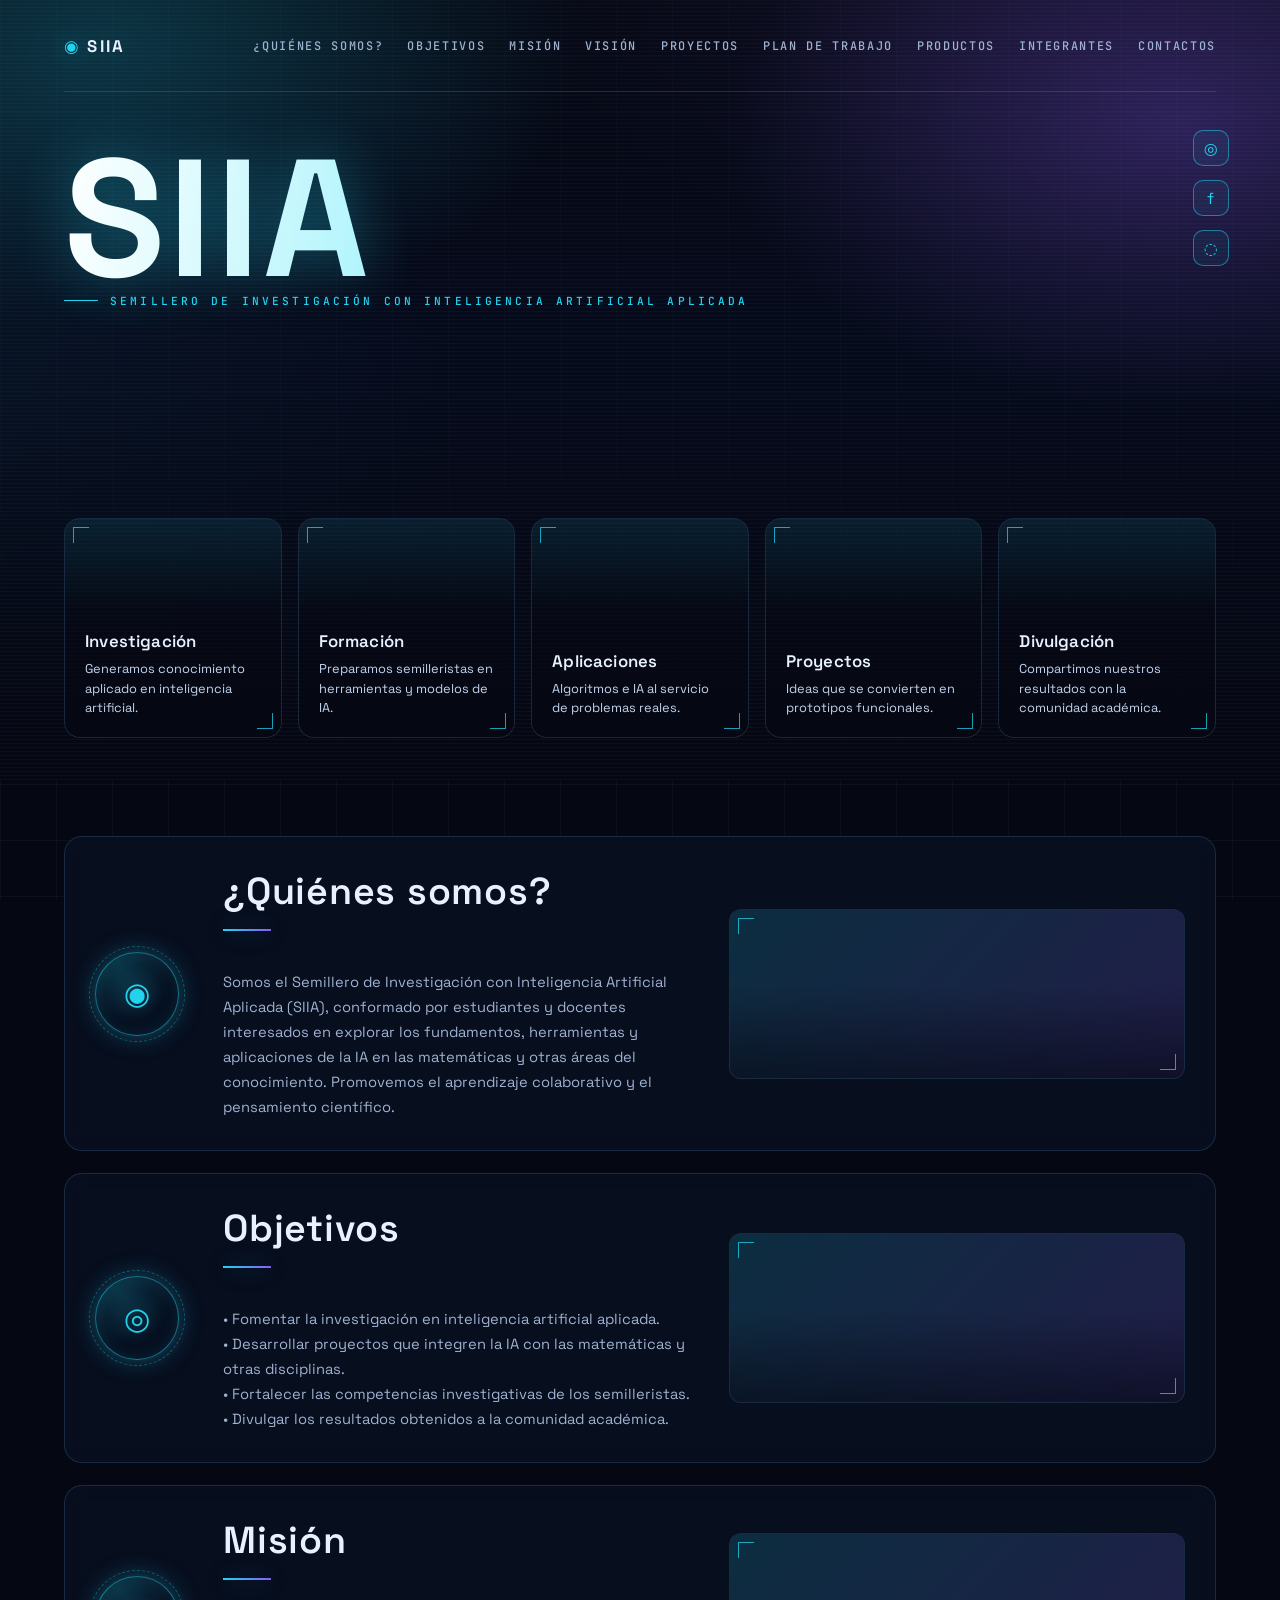
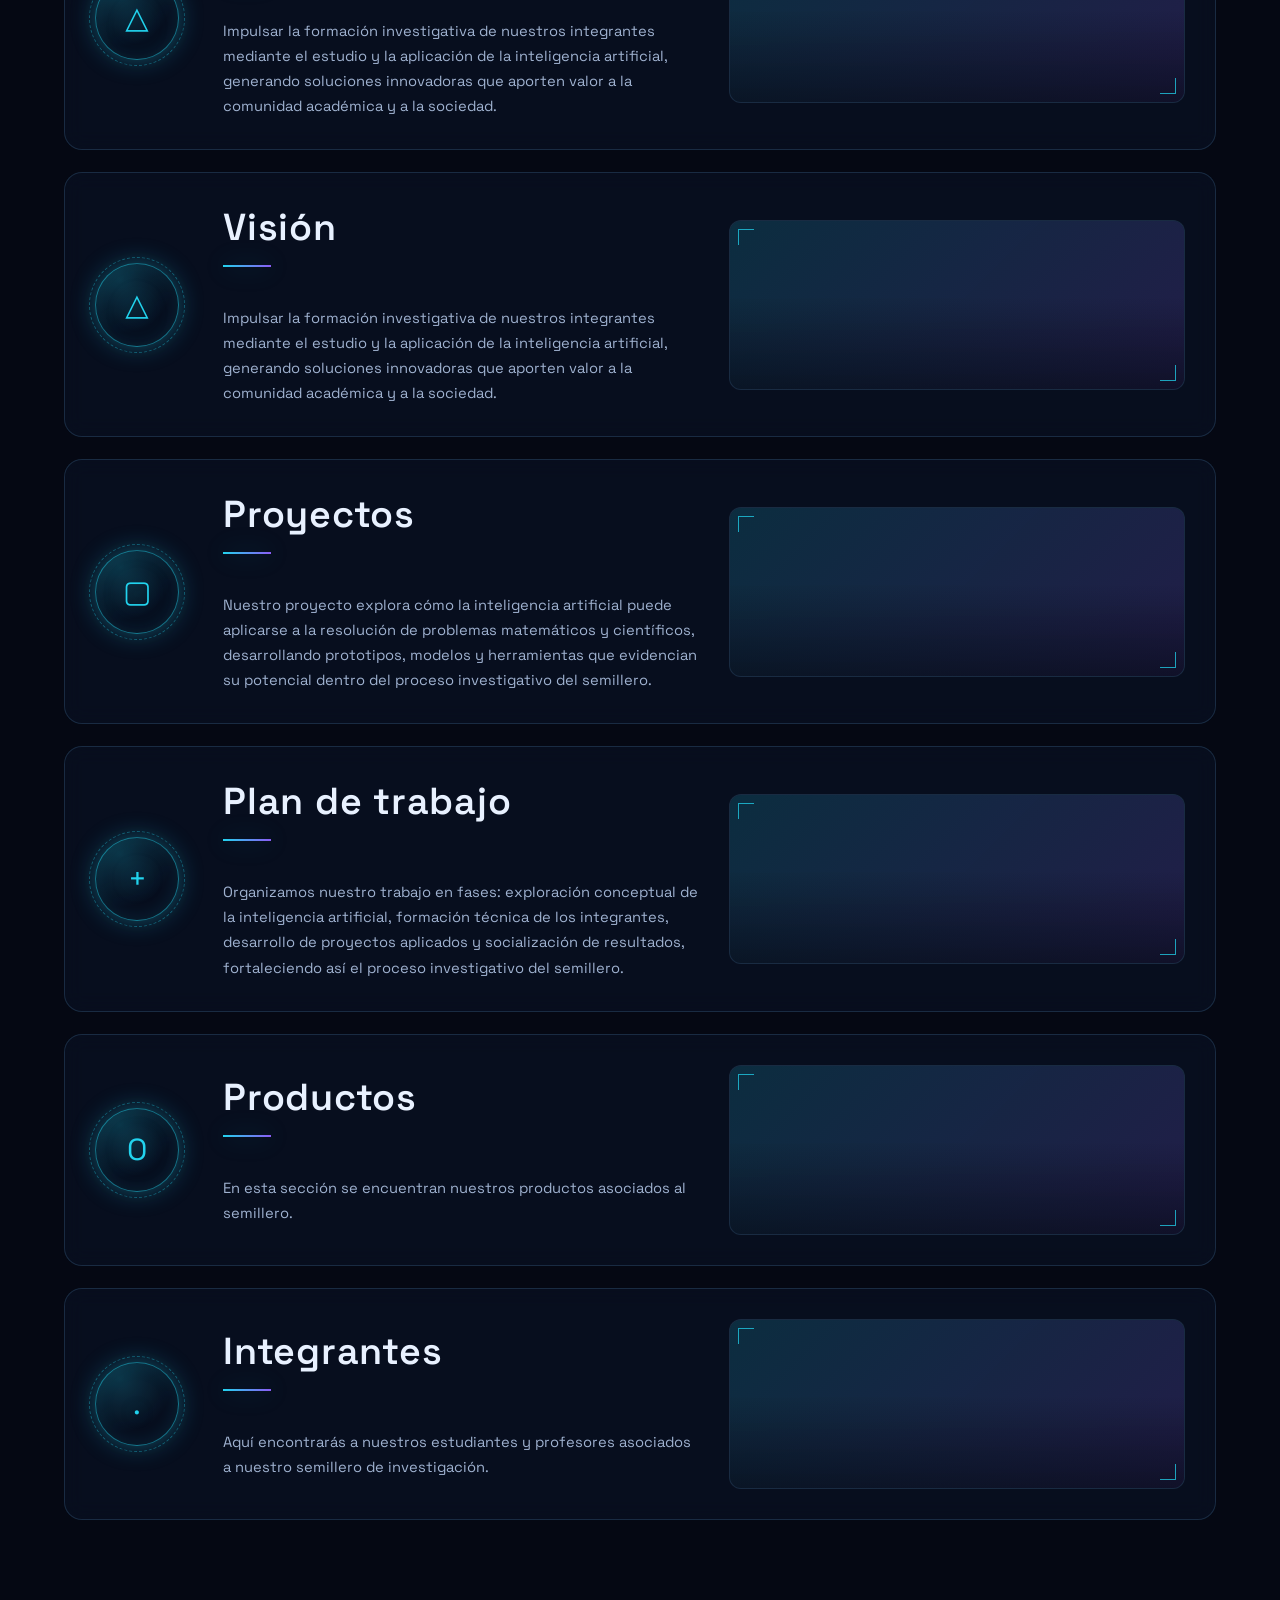
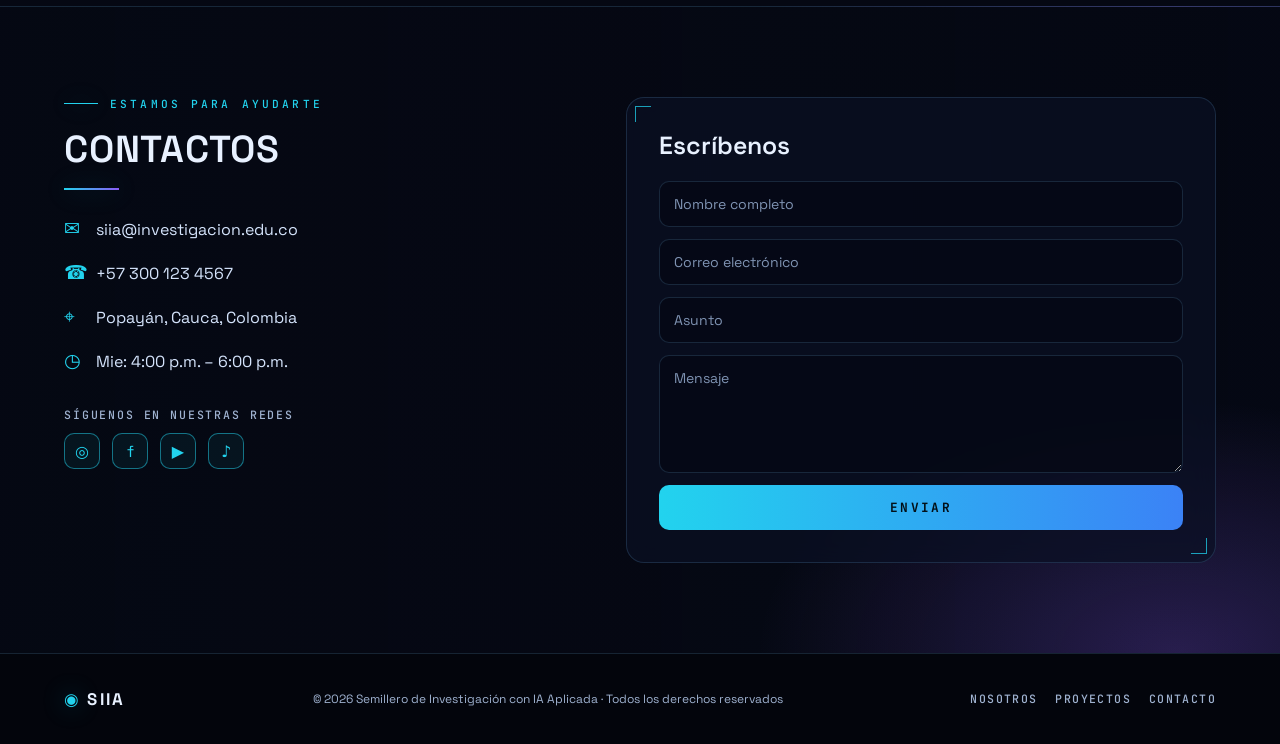
==== index.html @ 05bcade9 "Update index.html #78" ====
<!DOCTYPE html>
<html lang="es">
<head>
  <meta charset="UTF-8">
  <meta name="viewport" content="width=device-width, initial-scale=1.0">
  <title>Semillero de investigación con inteligencia artificial aplicada</title>

  <link rel="preconnect" href="https://fonts.googleapis.com">
  <link rel="preconnect" href="https://fonts.gstatic.com" crossorigin>
  <link href="https://fonts.googleapis.com/css2?family=JetBrains+Mono:wght@400;500;600;700&family=Space+Grotesk:wght@400;500;600;700&display=swap" rel="stylesheet">

  <link rel="stylesheet" href="style.css">
</head>

<body>

<header class="hero" id="inicio">
  <nav class="nav container">
    <a class="brand" href="#inicio">◉ <span>SIIA</span></a>
    <div class="nav-links">
      <a href="#quienes-somos">¿Quiénes somos?</a>
      <a href="#objetivos">Objetivos</a>
      <a href="#mision">Misión</a>
       <a href="#vision">Visión</a>
      <a href="#proyectos">Proyectos</a>
      <a href="#plan-de-trabajo">Plan de trabajo</a>
      <a href="#Productos">Productos</a>  
      <a href="#Integrantes">Integrantes</a>
      <a href="#contactos">Contactos</a>
    </div>
  </nav>

  <div class="hero-content container">
    <h1>SIIA</h1>
    <p class="eyebrow">SEMILLERO DE INVESTIGACIÓN CON INTELIGENCIA ARTIFICIAL APLICADA</p>
  </div>

  <div class="socials">
    <a href="#contactos">◎</a>
    <a href="#contactos">f</a>
    <a href="#contactos">◌</a>
  </div>

  <div class="destination-grid container">

    <article class="destination-card" data-card="investigacion" tabindex="0" role="button" aria-haspopup="dialog" style="background-image:url('https://images.unsplash.com/photo-1677442135703-1787eea5ce01?auto=format&fit=crop&w=700&q=85')">
      <div>
        <h3>Investigación</h3>
        <p>Generamos conocimiento aplicado en inteligencia artificial.</p>
      </div>
    </article>

    <article class="destination-card" data-card="formacion" tabindex="0" role="button" aria-haspopup="dialog" style="background-image:url('https://images.unsplash.com/photo-1758270705290-62b6294dd044?auto=format&fit=crop&w=700&q=85')">
      <div>
        <h3>Formación</h3>
        <p>Preparamos semilleristas en herramientas y modelos de IA.</p>
      </div>
    </article>

    <article class="destination-card" data-card="aplicaciones" tabindex="0" role="button" aria-haspopup="dialog" style="background-image:url('https://images.unsplash.com/photo-1697577418970-95d99b5a55cf?auto=format&fit=crop&w=700&q=85')">
      <div>
        <h3>Aplicaciones</h3>
        <p>Algoritmos e IA al servicio de problemas reales.</p>
      </div>
    </article>

    <article class="destination-card" data-card="proyectos" tabindex="0" role="button" aria-haspopup="dialog" style="background-image:url('https://images.unsplash.com/photo-1709120395858-92f1c7c577f5?auto=format&fit=crop&w=700&q=85')">
      <div>
        <h3>Proyectos</h3>
        <p>Ideas que se convierten en prototipos funcionales.</p>
      </div>
    </article>

    <article class="destination-card" data-card="divulgacion" tabindex="0" role="button" aria-haspopup="dialog" style="background-image:url('https://images.unsplash.com/photo-1694903089438-bf28d4697d9a?auto=format&fit=crop&w=700&q=85')">
      <div>
        <h3>Divulgación</h3>
        <p>Compartimos nuestros resultados con la comunidad académica.</p>
      </div>
    </article>

  </div>
</header>

<main class="main">
  <div class="container">

    <section class="info-section" id="quienes-somos">
      <div class="info-icon">◉</div>
      <div class="info-copy">
        <a class="section-link" href="Quiénes somos.html"><h2>¿Quiénes somos?</h2></a>
        <p>
Somos el Semillero de Investigación con Inteligencia Artificial Aplicada (SIIA), conformado por estudiantes y docentes interesados en explorar los fundamentos, herramientas y aplicaciones de la IA en las matemáticas y otras áreas del conocimiento. Promovemos el aprendizaje colaborativo y el pensamiento científico.
        </p>
      </div>
      <div class="info-image" style="background-image:url('https://images.unsplash.com/photo-1677442135136-760c813028c0?auto=format&fit=crop&w=1200&q=85')"></div>
    </section>

    <section class="info-section" id="objetivos">
      <div class="info-icon">◎</div>
      <div class="info-copy">
        <a class="section-link" href="Objetivos.html"><h2>Objetivos</h2></a>
        <p>
• Fomentar la investigación en inteligencia artificial aplicada.
• Desarrollar proyectos que integren la IA con las matemáticas y otras disciplinas.
• Fortalecer las competencias investigativas de los semilleristas.
• Divulgar los resultados obtenidos a la comunidad académica.
        </p>
      </div>
      <div class="info-image" style="background-image:url('https://images.unsplash.com/photo-1744640326166-433469d102f2?auto=format&fit=crop&w=1200&q=85')"></div>
    </section>

    <section class="info-section" id="mision">
      <div class="info-icon">△</div>
      <div class="info-copy">
        <a class="section-link" href="Misión.html"><h2>Misión</h2></a>
        <p>
Impulsar la formación investigativa de nuestros integrantes mediante el estudio y la aplicación de la inteligencia artificial, generando soluciones innovadoras que aporten valor a la comunidad académica y a la sociedad.
        </p>
      </div>
      <div class="info-image" style="background-image:url('https://images.unsplash.com/photo-1737644467636-6b0053476bb2?auto=format&fit=crop&w=1200&q=85')"></div>
    </section>

    <section class="info-section" id="vision">
      <div class="info-icon">△</div>
      <div class="info-copy">
        <a class="section-link" href="Visión.html"><h2>Visión</h2></a>
        <p>
Impulsar la formación investigativa de nuestros integrantes mediante el estudio y la aplicación de la inteligencia artificial, generando soluciones innovadoras que aporten valor a la comunidad académica y a la sociedad.
        </p>
      </div>
      <div class="info-image" style="background-image:url('https://images.unsplash.com/photo-1737644467636-6b0053476bb2?auto=format&fit=crop&w=1200&q=85')"></div>
    </section>

    <section class="info-section" id="proyectos">
      <div class="info-icon">▢</div>
      <div class="info-copy">
        <a class="section-link" href="Proyectos.html"><h2>Proyectos</h2></a>
        <p>
Nuestro proyecto explora cómo la inteligencia artificial puede aplicarse a la resolución de problemas matemáticos y científicos, desarrollando prototipos, modelos y herramientas que evidencian su potencial dentro del proceso investigativo del semillero.
        </p>
      </div>
      <div class="info-image" style="background-image:url('https://images.unsplash.com/photo-1646583288948-24548aedffd8?auto=format&fit=crop&w=1200&q=85')"></div>
    </section>

    <section class="info-section" id="plan-de-trabajo">
      <div class="info-icon">+</div>
      <div class="info-copy">
        <a class="section-link" href="Plan de trabajo.html"><h2>Plan de trabajo</h2></a>
        <p>
Organizamos nuestro trabajo en fases: exploración conceptual de la inteligencia artificial, formación técnica de los integrantes, desarrollo de proyectos aplicados y socialización de resultados, fortaleciendo así el proceso investigativo del semillero.
        </p>
      </div>
      <div class="info-image" style="background-image:url('https://images.unsplash.com/photo-1677442136019-21780ecad995?auto=format&fit=crop&w=1200&q=85')"></div>
    </section>

     <section class="info-section" id="Productos">
      <div class="info-icon">O</div>
      <div class="info-copy">
        <a class="section-link" href="Productos.html"><h2>Productos</h2></a>
        <p>
En esta sección se encuentran nuestros productos asociados al semillero.
        </p>
      </div>
      <div class="info-image" style="background-image:url('')"></div>
    </section>

     <section class="info-section" id="Integrantes">
      <div class="info-icon">.</div>
      <div class="info-copy">
        <a class="section-link" href="Integrantes.html"><h2>Integrantes</h2></a>
        <p>
Aquí encontrarás a nuestros estudiantes y profesores asociados a nuestro semillero de investigación.
        </p>
      </div>
      <div class="info-image" style="background-image:url('')"></div>
    </section>

  </div>
</main>

<section class="contact-section" id="contactos">
  <div class="container contact-layout">

    <div class="contact-info">
      <p class="eyebrow">ESTAMOS PARA AYUDARTE</p>
      <h2>CONTACTOS</h2>

      <div class="gold-line"></div>

      <ul>
        <li><span>✉</span> siia@investigacion.edu.co</li>
        <li><span>☎</span> +57 300 123 4567</li>
        <li><span>⌖</span> Popayán, Cauca, Colombia</li>
        <li><span>◷</span> Mie: 4:00 p.m. – 6:00 p.m.</li>
      </ul>

      <p class="follow">Síguenos en nuestras redes</p>

      <div class="social-row">
        <a href="#inicio">◎</a>
        <a href="#inicio">f</a>
        <a href="#inicio">▶</a>
        <a href="#inicio">♪</a>
      </div>
    </div>

    <form class="contact-form" id="formulario">
      <h3>Escríbenos</h3>

      <input type="text" placeholder="Nombre completo" required>
      <input type="email" placeholder="Correo electrónico" required>
      <input type="text" placeholder="Asunto" required>
      <textarea placeholder="Mensaje" rows="5" required></textarea>

      <button type="submit">Enviar</button>
    </form>

  </div>
</section>

<footer>
  <div class="container footer-content">
    <div class="brand">◉ <span>SIIA</span></div>

    <p>© 2026 Semillero de Investigación con IA Aplicada · Todos los derechos reservados</p>

    <div class="footer-links">
      <a href="#quienes-somos">Nosotros</a>
      <a href="#proyectos">Proyectos</a>
      <a href="#contactos">Contacto</a>
    </div>
  </div>
</footer>

<div class="card-modal-overlay" id="cardModalOverlay">
  <div class="card-modal" role="dialog" aria-modal="true" aria-labelledby="cardModalTitle">
    <button class="card-modal-close" id="cardModalClose" aria-label="Cerrar">✕</button>
    <p class="eyebrow" id="cardModalEyebrow">SIIA</p>
    <h2 id="cardModalTitle"></h2>
    <div class="gold-line"></div>
    <p class="modal-body" id="cardModalBody"></p>
  </div>
</div>

<script>
  document.getElementById("formulario").addEventListener("submit", function(event) {
    event.preventDefault();
    alert("¡Gracias! Tu mensaje ha sido enviado correctamente.");
    this.reset();
  });

  const cardDetails = {
    investigacion: {
      title: "Investigación",
      body: "Documentamos y desarrollamos proyectos de investigación aplicada en inteligencia artificial, explorando su relación con las matemáticas y otras disciplinas. Publicamos avances, participamos en eventos académicos y construimos una base de conocimiento colectiva para el semillero."
    },
    formacion: {
      title: "Formación",
      body: "Ofrecemos espacios de formación en fundamentos de inteligencia artificial, aprendizaje automático y herramientas de programación, dirigidos a los integrantes del semillero, para que cada semillerista adquiera las competencias necesarias para participar en los proyectos."
    },
    aplicaciones: {
      title: "Aplicaciones",
      body: "Trabajamos en la aplicación de algoritmos de IA a problemas reales, principalmente en el campo de las matemáticas y las ciencias, diseñando modelos y prototipos que muestran el potencial de estas herramientas en contextos prácticos."
    },
    proyectos: {
      title: "Proyectos",
      body: "Reunimos las iniciativas que nacen dentro del semillero: desde ideas exploratorias hasta prototipos funcionales. Cada proyecto pasa por etapas de planeación, desarrollo y evaluación, con el acompañamiento de docentes y estudiantes."
    },
    divulgacion: {
      title: "Divulgación",
      body: "Compartimos los resultados de nuestro trabajo con la comunidad académica a través de ponencias, publicaciones y actividades de socialización, buscando generar impacto más allá del semillero."
    },
    "quienes-somos": {
      title: "¿Quiénes somos?",
      body: "Somos el Semillero de Investigación con Inteligencia Artificial Aplicada (SIIA), conformado por estudiantes y docentes interesados en explorar los fundamentos, herramientas y aplicaciones de la IA en las matemáticas y otras áreas del conocimiento. Promovemos el aprendizaje colaborativo y el pensamiento científico."
    },
    objetivos: {
      title: "Objetivos",
      body: "Fomentar la investigación en inteligencia artificial aplicada. Desarrollar proyectos que integren la IA con las matemáticas y otras disciplinas. Fortalecer las competencias investigativas de los semilleristas. Divulgar los resultados obtenidos a la comunidad académica."
    },
    mision: {
      title: "Misión",
      body: "Impulsar la formación investigativa de nuestros integrantes mediante el estudio y la aplicación de la inteligencia artificial, generando soluciones innovadoras que aporten valor a la comunidad académica y a la sociedad."
    },
    "plan-de-trabajo": {
      title: "Plan de trabajo",
      body: "Organizamos nuestro trabajo en fases: exploración conceptual de la inteligencia artificial, formación técnica de los integrantes, desarrollo de proyectos aplicados y socialización de resultados, fortaleciendo así el proceso investigativo del semillero."
    }
  };

  const cardModalOverlay = document.getElementById("cardModalOverlay");
  const cardModalTitle = document.getElementById("cardModalTitle");
  const cardModalBody = document.getElementById("cardModalBody");
  const cardModalClose = document.getElementById("cardModalClose");
  let lastFocusedCard = null;

  function openCardModal(key, triggerEl) {
    const detail = cardDetails[key];
    if (!detail) return;
    cardModalTitle.textContent = detail.title;
    cardModalBody.textContent = detail.body;
    cardModalOverlay.classList.add("is-open");
    document.body.classList.add("modal-open");
    lastFocusedCard = triggerEl;
    cardModalClose.focus();
  }

  function closeCardModal() {
    cardModalOverlay.classList.remove("is-open");
    document.body.classList.remove("modal-open");
    if (lastFocusedCard) lastFocusedCard.focus();
  }

  document.querySelectorAll("[data-card]").forEach(function (card) {
    card.addEventListener("click", function () {
      openCardModal(card.dataset.card, card);
    });
    card.addEventListener("keydown", function (event) {
      if (event.key === "Enter" || event.key === " ") {
        event.preventDefault();
        openCardModal(card.dataset.card, card);
      }
    });
  });

  cardModalClose.addEventListener("click", closeCardModal);
  cardModalOverlay.addEventListener("click", function (event) {
    if (event.target === cardModalOverlay) closeCardModal();
  });
  document.addEventListener("keydown", function (event) {
    if (event.key === "Escape" && cardModalOverlay.classList.contains("is-open")) {
      closeCardModal();
    }
  });
</script>

</body>
</html>
---- style.css ----
/* ============================================================
   SIIA · Semillero de Investigación con IA Aplicada
   Tema futurista: navy profundo + cian eléctrico + violeta
   ============================================================ */

:root {
  --bg: #050813;
  --panel: rgba(11, 18, 38, .62);
  --line: rgba(120, 200, 255, .16);
  --line-strong: rgba(34, 211, 238, .5);

  --cyan: #22d3ee;
  --blue: #3b82f6;
  --violet: #8b5cf6;

  --text: #e8f1ff;
  --muted: #9fb2d0;

  --glow: 0 0 24px rgba(34, 211, 238, .35);

  --font-sans: "Space Grotesk", "Segoe UI", system-ui, sans-serif;
  --font-mono: "JetBrains Mono", ui-monospace, "Cascadia Code", Consolas, monospace;
}

/* ---------- Base ---------- */

* {
  box-sizing: border-box;
}

html {
  scroll-behavior: smooth;
}

body {
  margin: 0;
  color: var(--text);
  font-family: var(--font-sans);
  -webkit-font-smoothing: antialiased;
  background:
    radial-gradient(1100px 600px at 85% -10%, rgba(139, 92, 246, .16), transparent 60%),
    radial-gradient(900px 600px at -5% 45%, rgba(34, 211, 238, .10), transparent 60%),
    linear-gradient(rgba(120, 200, 255, .045) 1px, transparent 1px) 0 0 / 56px 56px,
    linear-gradient(90deg, rgba(120, 200, 255, .045) 1px, transparent 1px) 0 0 / 56px 56px,
    var(--bg);
  background-attachment: fixed;
}

.container {
  width: min(1180px, 90%);
  margin: auto;
}

a {
  color: inherit;
  text-decoration: none;
}

:focus-visible {
  outline: 2px solid var(--cyan);
  outline-offset: 3px;
}

::selection {
  background: rgba(34, 211, 238, .35);
  color: #fff;
}

/* Esquinas tipo HUD (se reutilizan en tarjetas, imágenes, formulario y modal) */
.destination-card::after,
.info-image::after,
.contact-form::after,
.card-modal::after {
  content: "";
  position: absolute;
  inset: 8px;
  pointer-events: none;
  opacity: .75;
  background:
    linear-gradient(var(--cyan), var(--cyan)) top left / 16px 1px no-repeat,
    linear-gradient(var(--cyan), var(--cyan)) top left / 1px 16px no-repeat,
    linear-gradient(var(--cyan), var(--cyan)) bottom right / 16px 1px no-repeat,
    linear-gradient(var(--cyan), var(--cyan)) bottom right / 1px 16px no-repeat;
}

/* ---------- Hero ---------- */

.hero {
  min-height: 780px;
  position: relative;
  isolation: isolate;
  background:
    radial-gradient(800px 480px at 8% 6%, rgba(34, 211, 238, .22), transparent 60%),
    radial-gradient(760px 480px at 92% 16%, rgba(139, 92, 246, .28), transparent 60%),
    linear-gradient(
      180deg,
      rgba(5, 8, 19, .5) 0%,
      rgba(6, 12, 34, .55) 45%,
      var(--bg) 98%
    ),
    url("https://images.unsplash.com/photo-1523961131990-5ea7c61b2107?auto=format&fit=crop&w=2000&q=90") center / cover;
}

/* Líneas de escaneo muy sutiles */
.hero::after {
  content: "";
  position: absolute;
  inset: 0;
  z-index: -1;
  pointer-events: none;
  background: repeating-linear-gradient(
    0deg,
    rgba(160, 220, 255, .035) 0 1px,
    transparent 1px 4px
  );
}

.nav {
  height: 92px;
  display: flex;
  align-items: center;
  justify-content: space-between;
  gap: 25px;
  position: relative;
  z-index: 2;
  border-bottom: 1px solid var(--line);
}

.brand {
  font-weight: 700;
  letter-spacing: .14em;
  font-size: 1.05rem;
  white-space: nowrap;
  color: var(--cyan);
  text-shadow: var(--glow);
}

.brand span {
  color: var(--text);
  text-shadow: none;
}

.nav-links {
  display: flex;
  gap: 24px;
  font: 500 .74rem var(--font-mono);
  letter-spacing: .14em;
  text-transform: uppercase;
  color: var(--muted);
}

.nav-links a {
  position: relative;
  padding: 6px 0;
  transition: color .25s;
}

.nav-links a::after {
  content: "";
  position: absolute;
  left: 0;
  bottom: 0;
  width: 100%;
  height: 1px;
  background: var(--cyan);
  box-shadow: var(--glow);
  transform: scaleX(0);
  transform-origin: left;
  transition: transform .25s;
}

.nav-links a:hover {
  color: var(--text);
}

.nav-links a:hover::after {
  transform: scaleX(1);
}

.hero-content {
  padding-top: 52px;
  position: relative;
  z-index: 1;
}

.eyebrow {
  display: flex;
  align-items: center;
  gap: 12px;
  margin: 0 0 14px;
  font: 500 .7rem var(--font-mono);
  letter-spacing: .28em;
  text-transform: uppercase;
  color: var(--cyan);
}

.eyebrow::before {
  content: "";
  width: 34px;
  height: 1px;
  background: var(--cyan);
  box-shadow: var(--glow);
}

.hero h1 {
  margin: 0;
  font-family: var(--font-sans);
  font-weight: 700;
  font-size: clamp(5rem, 13vw, 11rem);
  line-height: .9;
  letter-spacing: .02em;
  background: linear-gradient(100deg, #ffffff 0%, #a5f3fc 32%, #22d3ee 58%, #8b5cf6 100%);
  -webkit-background-clip: text;
  background-clip: text;
  -webkit-text-fill-color: transparent;
  color: transparent;
  filter: drop-shadow(0 0 28px rgba(34, 211, 238, .35));
}

.hero-copy {
  max-width: 460px;
  margin: 22px 0;
  padding-left: 16px;
  border-left: 2px solid var(--cyan);
  font-size: 1.05rem;
  line-height: 1.6;
  color: #d4e3fb;
}

.socials {
  position: absolute;
  right: 4%;
  top: 130px;
  display: grid;
  gap: 14px;
  z-index: 2;
}

.socials a,
.social-row a {
  width: 36px;
  height: 36px;
  display: grid;
  place-items: center;
  color: var(--cyan);
  background: rgba(34, 211, 238, .06);
  border: 1px solid var(--line-strong);
  border-radius: 10px;
  transition: background .2s, box-shadow .2s, transform .2s;
}

.socials a:hover,
.social-row a:hover {
  background: rgba(34, 211, 238, .18);
  box-shadow: var(--glow);
  transform: translateY(-2px);
}

.destination-grid {
  display: grid;
  grid-template-columns: repeat(5, 1fr);
  gap: 16px;
  position: absolute;
  left: 50%;
  transform: translateX(-50%);
  bottom: 42px;
  counter-reset: card;
}

.destination-card {
  position: relative;
  height: 220px;
  padding: 20px;
  display: flex;
  align-items: end;
  overflow: hidden;
  cursor: pointer;
  background-size: cover;
  background-position: center;
  border: 1px solid var(--line);
  border-radius: 16px;
  counter-increment: card;
  transition: transform .25s, border-color .25s, box-shadow .25s;
}

/* Velo oscuro + tinte cian para que el texto siempre se lea */
.destination-card::before {
  content: "";
  position: absolute;
  inset: 0;
  background: linear-gradient(
    to top,
    rgba(5, 8, 19, .96) 6%,
    rgba(5, 8, 19, .45) 58%,
    rgba(34, 211, 238, .10) 100%
  );
}

.destination-card > div {
  position: relative;
  z-index: 1;
}

.destination-card:hover,
.destination-card:focus-visible {
  transform: translateY(-8px);
  border-color: var(--line-strong);
  box-shadow: 0 0 0 1px rgba(34, 211, 238, .25), 0 22px 50px -14px rgba(34, 211, 238, .4);
}

.destination-card h3 {
  margin: 0 0 7px;
  font-size: 1.05rem;
  font-weight: 600;
  letter-spacing: .01em;
}

.destination-card h3::before {
  display: block;
  margin-bottom: 6px;
  font: 500 .66rem var(--font-mono);
  letter-spacing: .22em;
  color: var(--cyan);
}

.destination-card p {
  margin: 0;
  font-size: .8rem;
  line-height: 1.5;
  color: #c3d4ee;
}

/* ---------- Secciones de información ---------- */

.main {
  padding: 56px 0 64px;
}

.main .container,
.project-list {
  counter-reset: sec;
}

.info-section {
  position: relative;
  display: grid;
  grid-template-columns: 100px 1.05fr 1fr;
  gap: 28px;
  align-items: center;
  margin-bottom: 22px;
  padding: 30px;
  background: var(--panel);
  backdrop-filter: blur(10px);
  border: 1px solid var(--line);
  border-radius: 18px;
  transition: border-color .25s, box-shadow .25s;
}

.info-section:hover {
  border-color: var(--line-strong);
  box-shadow: 0 0 0 1px rgba(34, 211, 238, .12), 0 26px 60px -26px rgba(34, 211, 238, .4);
}

.info-icon {
  position: relative;
  width: 84px;
  height: 84px;
  display: grid;
  place-items: center;
  font-size: 1.9rem;
  color: var(--cyan);
  text-shadow: var(--glow);
  background: radial-gradient(circle at 30% 20%, rgba(34, 211, 238, .2), transparent 62%);
  border: 1px solid var(--line-strong);
  border-radius: 50%;
  box-shadow: var(--glow), inset 0 0 18px rgba(34, 211, 238, .12);
}

/* Anillo giratorio alrededor del ícono */
.info-icon::after {
  content: "";
  position: absolute;
  inset: -7px;
  border: 1px dashed rgba(34, 211, 238, .35);
  border-radius: 50%;
  animation: spin 24s linear infinite;
}

@keyframes spin {
  to {
    transform: rotate(360deg);
  }
}

.info-copy h2,
.contact-info h2 {
  margin: 0;
  font-size: clamp(1.7rem, 3vw, 2.35rem);
  font-weight: 600;
  letter-spacing: .02em;
}

.info-copy h2::before {
  display: block;
  margin-bottom: 8px;
  font: 500 .72rem var(--font-mono);
  letter-spacing: .2em;
  color: var(--cyan);
}

.info-copy h2::after {
  content: "";
  display: block;
  width: 48px;
  height: 2px;
  margin: 14px 0;
  background: linear-gradient(90deg, var(--cyan), var(--violet));
  box-shadow: var(--glow);
}

.info-copy p {
  margin: 0;
  max-width: 520px;
  white-space: pre-line;
  font-size: .92rem;
  line-height: 1.7;
  color: var(--muted);
}

/* Título de sección que enlaza a su página: toda la tarjeta es clicable */
.section-link {
  color: inherit;
}

.section-link::after {
  content: "";
  position: absolute;
  inset: 0;
  z-index: 2;
  border-radius: 18px;
}

.section-link:focus-visible {
  outline: none;
}

.section-link:focus-visible::after {
  outline: 2px solid var(--cyan);
  outline-offset: 3px;
}

.section-link:hover h2 {
  color: var(--cyan);
}

.info-section:has(.section-link) .info-copy p::after {
  display: block;
  margin-top: 16px;
  font: 500 .7rem var(--font-mono);
  letter-spacing: .16em;
  text-transform: uppercase;
  color: var(--cyan);
}

.info-image {
  position: relative;
  height: 170px;
  overflow: hidden;
  background-position: center;
  background-size: cover;
  border: 1px solid var(--line);
  border-radius: 12px;
}

.info-image::before {
  content: "";
  position: absolute;
  inset: 0;
  background:
    linear-gradient(180deg, transparent 45%, rgba(5, 8, 19, .6)),
    linear-gradient(135deg, rgba(34, 211, 238, .16), rgba(139, 92, 246, .2));
}

/* ---------- Contacto ---------- */

.contact-section {
  padding: 90px 0;
  border-top: 1px solid var(--line);
  background:
    radial-gradient(700px 420px at 92% 100%, rgba(139, 92, 246, .26), transparent 60%),
    linear-gradient(90deg, rgba(5, 8, 19, .94), rgba(5, 8, 19, .7)),
    url("https://images.unsplash.com/photo-1655393001768-d946c97d6fd1?auto=format&fit=crop&w=2000&q=90") center / cover;
}

.contact-layout {
  display: grid;
  grid-template-columns: 1fr 1.2fr;
  gap: 70px;
}

/* (el nombre de clase se conserva por compatibilidad; ahora es una línea cian → violeta) */
.gold-line {
  width: 55px;
  height: 2px;
  margin: 15px 0 26px;
  background: linear-gradient(90deg, var(--cyan), var(--violet));
  box-shadow: var(--glow);
}

.contact-info ul {
  list-style: none;
  padding: 0;
  margin: 0;
  display: grid;
  gap: 19px;
  color: #d4e3fb;
}

.contact-info li span {
  display: inline-block;
  width: 28px;
  font-size: 1.2rem;
  color: var(--cyan);
}

.follow {
  margin-top: 34px;
  font: 500 .72rem var(--font-mono);
  letter-spacing: .16em;
  text-transform: uppercase;
  color: var(--muted);
}

.social-row {
  display: flex;
  gap: 12px;
}

.contact-form {
  position: relative;
  display: grid;
  gap: 12px;
  padding: 32px;
  background: rgba(10, 16, 36, .7);
  backdrop-filter: blur(12px);
  border: 1px solid var(--line);
  border-radius: 18px;
}

.contact-form h3 {
  margin: 0 0 8px;
  font-size: 1.55rem;
  font-weight: 600;
}

.contact-form input,
.contact-form textarea {
  width: 100%;
  padding: 13px 14px;
  font: inherit;
  font-size: .88rem;
  color: var(--text);
  background: rgba(5, 8, 19, .65);
  border: 1px solid var(--line);
  border-radius: 10px;
  outline: none;
  transition: border-color .2s, box-shadow .2s;
}

.contact-form input::placeholder,
.contact-form textarea::placeholder {
  color: #7f93b3;
}

.contact-form input:focus,
.contact-form textarea:focus {
  border-color: var(--cyan);
  box-shadow: 0 0 0 3px rgba(34, 211, 238, .18);
}

.contact-form button {
  padding: 14px;
  font: 700 .8rem var(--font-mono);
  letter-spacing: .18em;
  text-transform: uppercase;
  color: #031018;
  cursor: pointer;
  background: linear-gradient(90deg, var(--cyan), var(--blue));
  border: 0;
  border-radius: 10px;
  transition: filter .2s, transform .2s, box-shadow .2s;
}

.contact-form button:hover {
  filter: brightness(1.1);
  transform: translateY(-1px);
  box-shadow: var(--glow);
}

/* ---------- Páginas internas ---------- */

.project-page-header {
  padding: 56px 0 28px;
}

.back-link {
  display: inline-flex;
  align-items: center;
  gap: 8px;
  margin-bottom: 28px;
  font: 500 .74rem var(--font-mono);
  letter-spacing: .14em;
  text-transform: uppercase;
  color: var(--cyan);
  transition: transform .2s, text-shadow .2s;
}

.back-link:hover {
  transform: translateX(-4px);
  text-shadow: var(--glow);
}

.project-page-header h1 {
  margin: 0 0 10px;
  font-family: var(--font-sans);
  font-weight: 700;
  font-size: clamp(2.4rem, 6vw, 3.8rem);
  letter-spacing: .01em;
  background: linear-gradient(100deg, #ffffff 0%, #a5f3fc 45%, #22d3ee 100%);
  -webkit-background-clip: text;
  background-clip: text;
  -webkit-text-fill-color: transparent;
  color: transparent;
}

.project-intro p {
  max-width: 760px;
  margin: 0;
  font-size: 1rem;
  line-height: 1.75;
  color: var(--muted);
}

.project-list {
  padding: 8px 0 90px;
}

.list-title {
  margin: 40px 0 22px;
  font: 500 .74rem var(--font-mono);
  letter-spacing: .22em;
  text-transform: uppercase;
  color: var(--cyan);
}

.project-page-body {
  min-height: 160px;
  padding: 30px 0 110px;
  border-top: 1px solid var(--line);
  font-size: .95rem;
  line-height: 1.7;
  color: var(--muted);
}

/* ---------- Modal ---------- */

body.modal-open {
  overflow: hidden;
}

.card-modal-overlay {
  position: fixed;
  inset: 0;
  z-index: 100;
  display: flex;
  align-items: center;
  justify-content: center;
  padding: 24px;
  background: rgba(3, 5, 12, .8);
  backdrop-filter: blur(8px);
  opacity: 0;
  pointer-events: none;
  transition: opacity .25s ease;
}

.card-modal-overlay.is-open {
  opacity: 1;
  pointer-events: auto;
}

.card-modal {
  position: relative;
  width: min(580px, 100%);
  padding: 46px 40px;
  background: linear-gradient(160deg, rgba(14, 24, 52, .97), rgba(7, 11, 26, .98));
  border: 1px solid var(--line-strong);
  border-radius: 18px;
  box-shadow: var(--glow), 0 40px 90px -30px rgba(0, 0, 0, .8);
  transform: translateY(14px);
  transition: transform .25s ease;
}

.card-modal-overlay.is-open .card-modal {
  transform: translateY(0);
}

.card-modal h2 {
  margin: 0;
  font-size: clamp(1.6rem, 3vw, 2.1rem);
  font-weight: 600;
  letter-spacing: .02em;
}

.card-modal .modal-body {
  margin: 0;
  white-space: pre-line;
  font-size: .95rem;
  line-height: 1.75;
  color: var(--muted);
}

.card-modal-close {
  position: absolute;
  top: 18px;
  right: 18px;
  z-index: 1;
  width: 36px;
  height: 36px;
  display: grid;
  place-items: center;
  font-size: 1rem;
  color: var(--text);
  cursor: pointer;
  background: transparent;
  border: 1px solid var(--line-strong);
  border-radius: 10px;
  transition: background .2s, box-shadow .2s, color .2s;
}

.card-modal-close:hover,
.card-modal-close:focus-visible {
  color: var(--cyan);
  background: rgba(34, 211, 238, .12);
  box-shadow: var(--glow);
}

/* ---------- Footer ---------- */

footer {
  padding: 25px 0;
  background: #03050c;
  border-top: 1px solid var(--line);
}

.footer-content {
  display: flex;
  justify-content: space-between;
  align-items: center;
  gap: 20px;
  font-size: .75rem;
  color: var(--muted);
}

.footer-links {
  display: flex;
  gap: 18px;
  font: 500 .72rem var(--font-mono);
  letter-spacing: .12em;
  text-transform: uppercase;
}

.footer-links a {
  transition: color .2s;
}

.footer-links a:hover {
  color: var(--cyan);
}

/* ---------- Responsive ---------- */

@media (max-width: 900px) {
  /* Antes el menú desaparecía en pantallas pequeñas: ahora se desplaza horizontalmente */
  .nav {
    height: auto;
    flex-wrap: wrap;
    gap: 12px;
    padding: 16px 0 10px;
  }

  .nav-links {
    order: 3;
    width: 100%;
    gap: 22px;
    overflow-x: auto;
    white-space: nowrap;
    padding-bottom: 8px;
    scrollbar-width: none;
  }

  .nav-links::-webkit-scrollbar {
    display: none;
  }

  .destination-grid {
    position: relative;
    left: auto;
    bottom: auto;
    transform: none;
    padding-top: 90px;
    padding-bottom: 25px;
    grid-template-columns: repeat(2, 1fr);
  }

  .destination-card {
    height: 180px;
  }

  .hero {
    min-height: auto;
  }

  .info-section {
    grid-template-columns: 76px 1fr;
    padding: 24px;
  }

  .info-icon {
    width: 64px;
    height: 64px;
    font-size: 1.5rem;
  }

  .info-image {
    grid-column: 2;
    height: 220px;
  }

  .contact-layout {
    grid-template-columns: 1fr;
    gap: 35px;
  }

  .socials {
    display: none;
  }
}

@media (max-width: 560px) {
  .brand {
    font-size: .85rem;
  }

  .hero-content {
    padding-top: 25px;
  }

  .destination-grid {
    grid-template-columns: 1fr;
    padding-top: 40px;
  }

  .destination-card {
    height: 150px;
  }

  .info-section {
    grid-template-columns: 1fr;
    gap: 22px;
    padding: 22px;
  }

  .info-image {
    grid-column: auto;
  }

  .contact-section {
    padding: 55px 0;
  }

  .contact-form {
    padding: 24px;
  }

  .card-modal {
    padding: 44px 24px 30px;
  }

  .footer-content {
    flex-direction: column;
    text-align: center;
  }
}

@media (prefers-reduced-motion: reduce) {
  html {
    scroll-behavior: auto;
  }

  .info-icon::after {
    animation: none;
  }

  * {
    transition-duration: .01ms !important;
  }
}
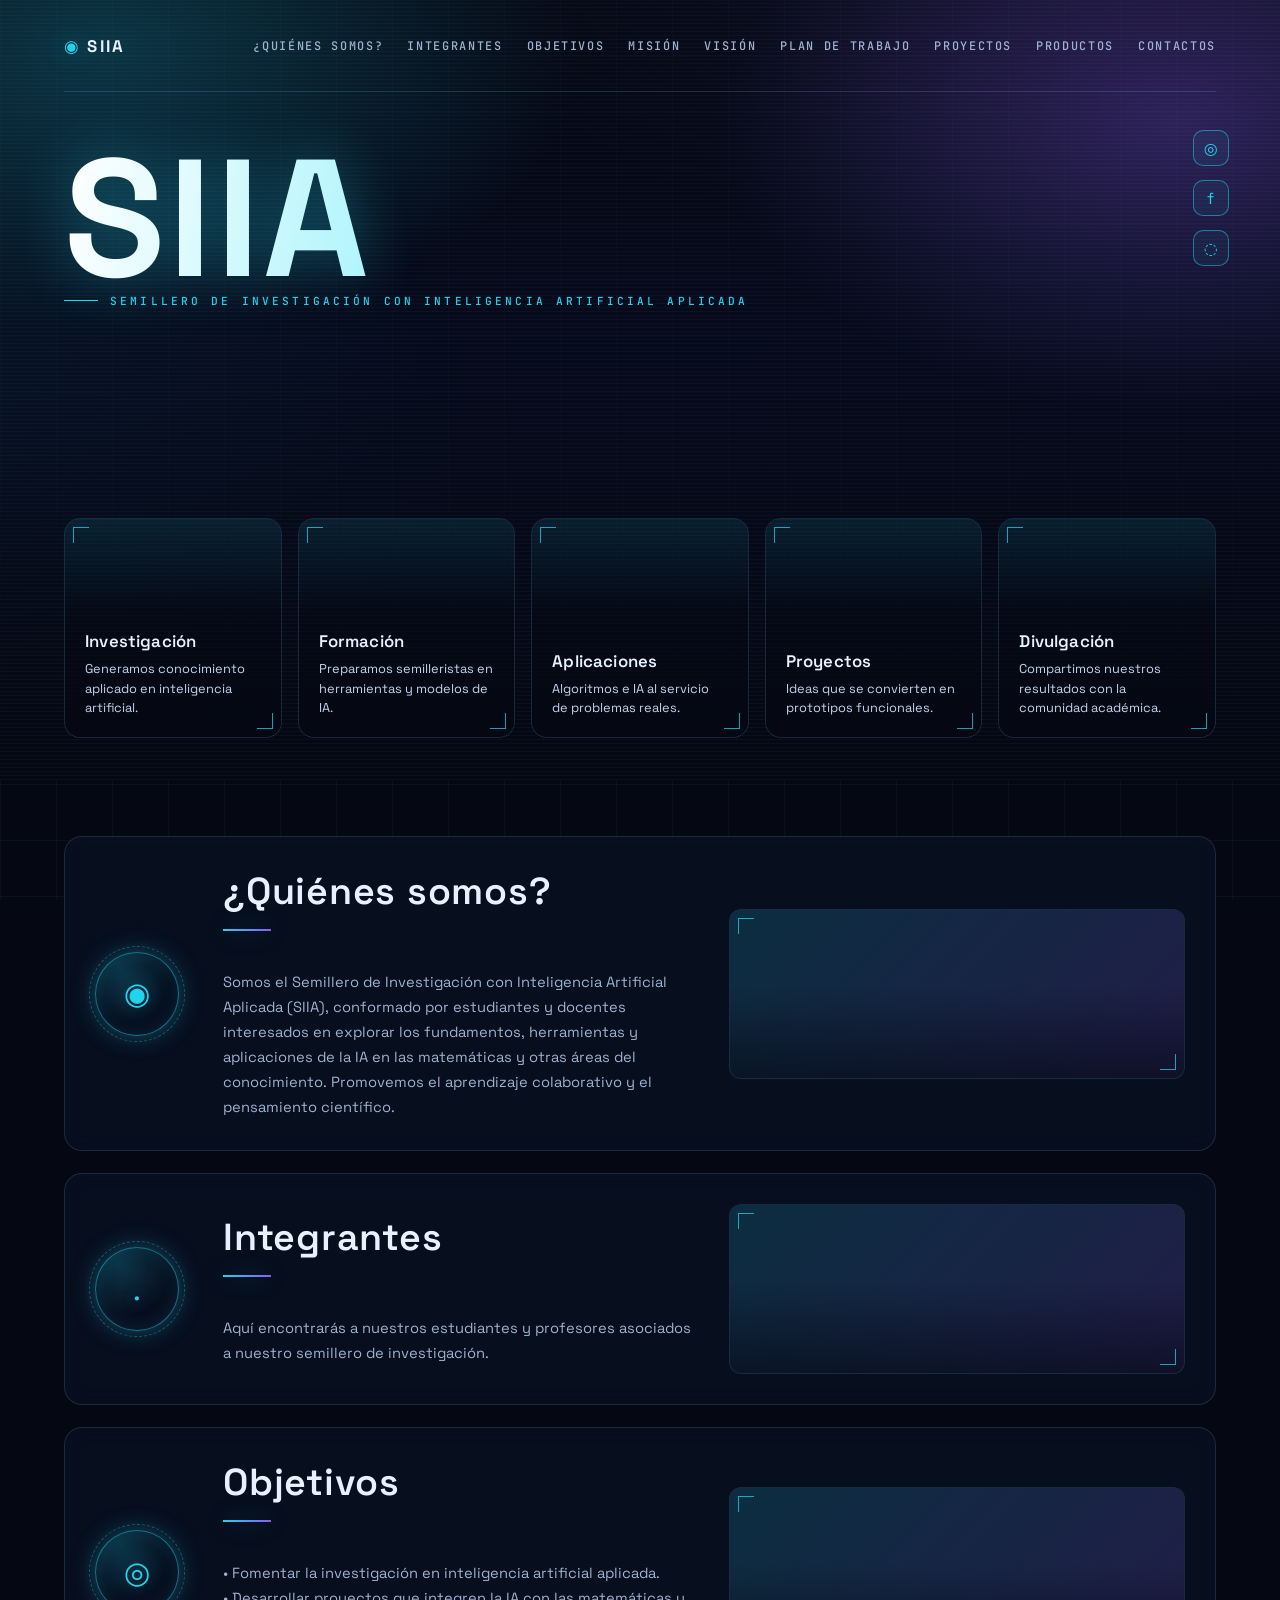
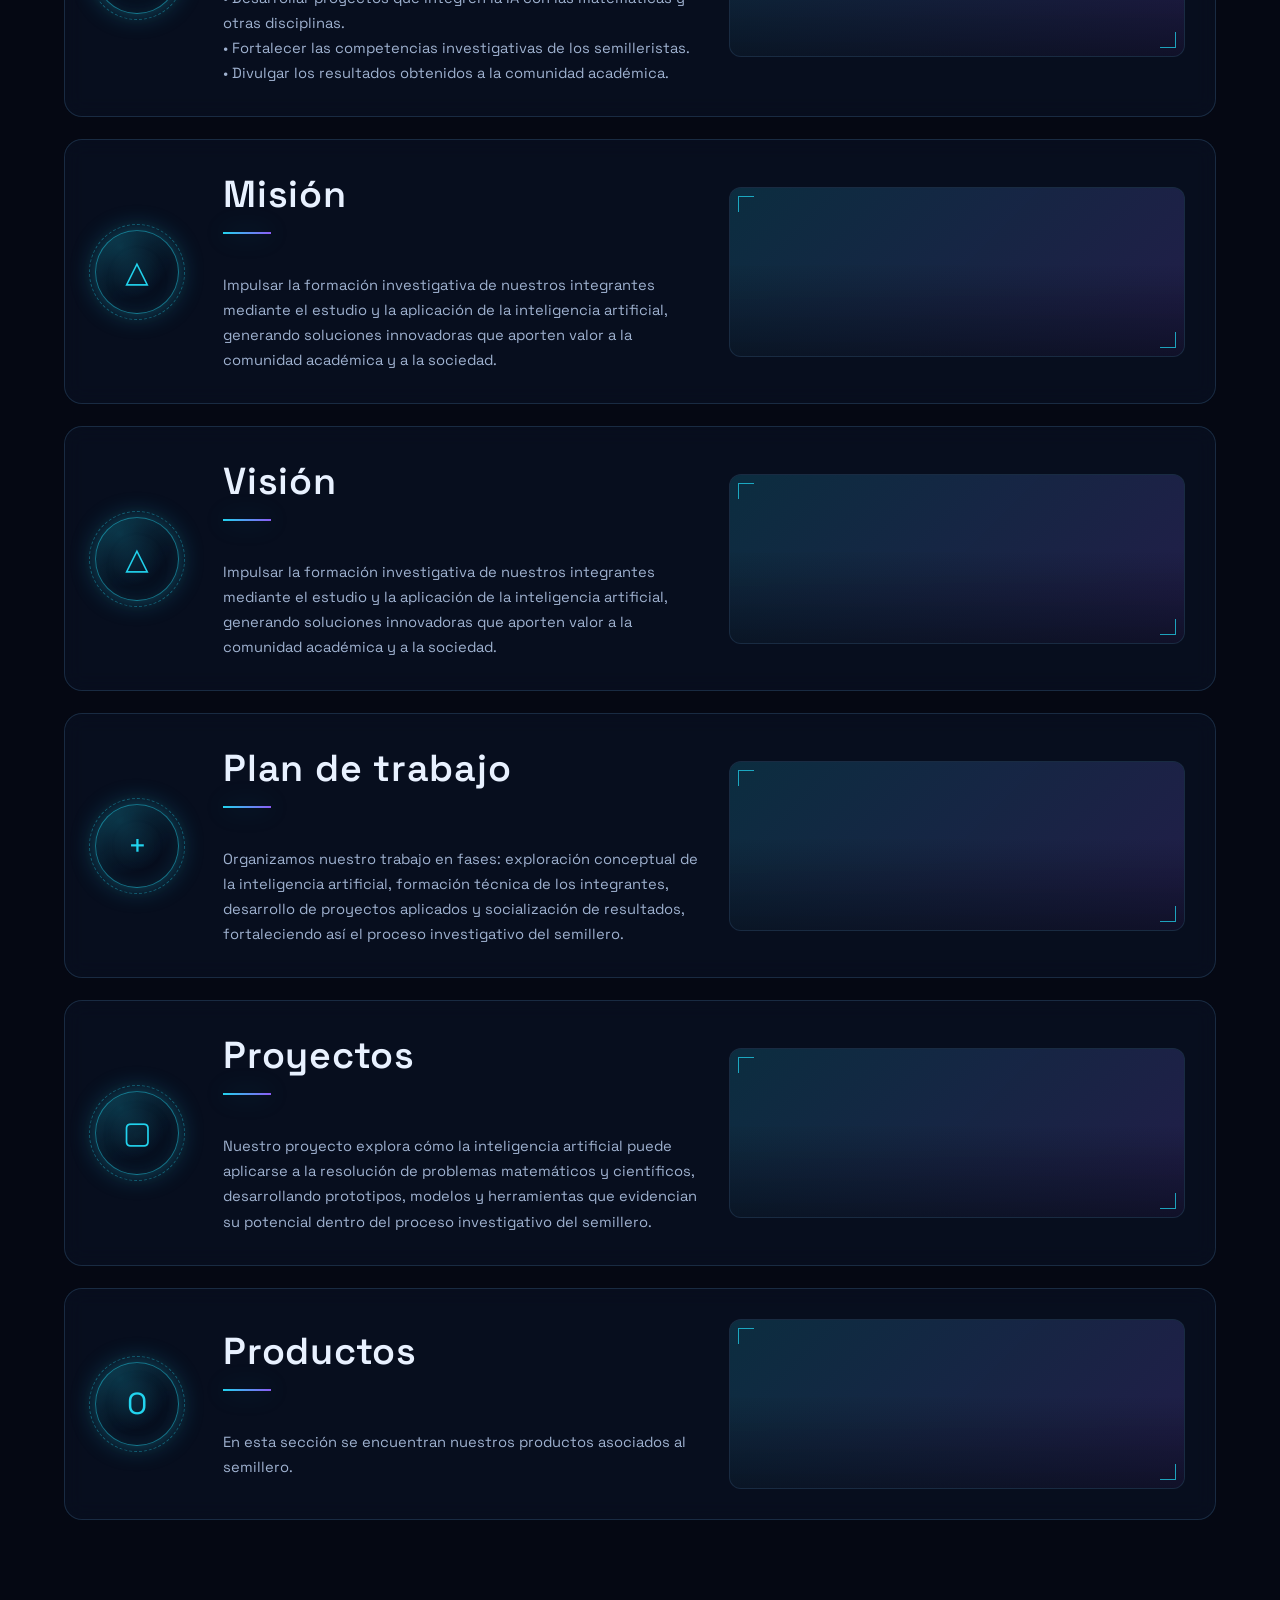
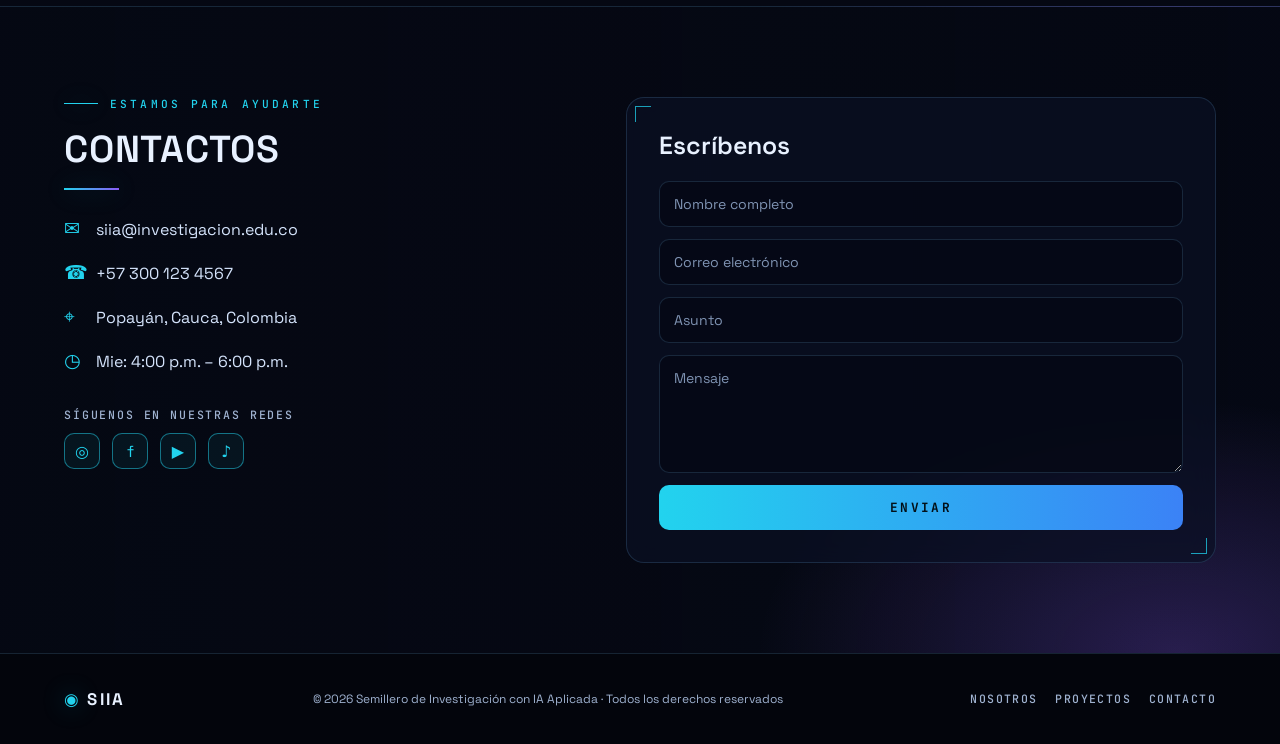
==== commit 081da2e7: "Update index.html Cambio Numero 81" ====
--- a/index.html
+++ b/index.html
@@ -19,13 +19,13 @@
     <a class="brand" href="#inicio">◉ <span>SIIA</span></a>
     <div class="nav-links">
       <a href="#quienes-somos">¿Quiénes somos?</a>
+      <a href="#Integrantes">Integrantes</a>
       <a href="#objetivos">Objetivos</a>
       <a href="#mision">Misión</a>
        <a href="#vision">Visión</a>
+      <a href="#plan-de-trabajo">Plan de trabajo</a>
       <a href="#proyectos">Proyectos</a>
-      <a href="#plan-de-trabajo">Plan de trabajo</a>
       <a href="#Productos">Productos</a>  
-      <a href="#Integrantes">Integrantes</a>
       <a href="#contactos">Contactos</a>
     </div>
   </nav>
@@ -95,6 +95,17 @@
       <div class="info-image" style="background-image:url('https://images.unsplash.com/photo-1677442135136-760c813028c0?auto=format&fit=crop&w=1200&q=85')"></div>
     </section>
 
+    <section class="info-section" id="Integrantes">
+      <div class="info-icon">.</div>
+      <div class="info-copy">
+        <a class="section-link" href="Integrantes.html"><h2>Integrantes</h2></a>
+        <p>
+Aquí encontrarás a nuestros estudiantes y profesores asociados a nuestro semillero de investigación.
+        </p>
+      </div>
+      <div class="info-image" style="background-image:url('')"></div>
+    </section>
+
     <section class="info-section" id="objetivos">
       <div class="info-icon">◎</div>
       <div class="info-copy">
@@ -131,6 +142,17 @@
       <div class="info-image" style="background-image:url('https://images.unsplash.com/photo-1737644467636-6b0053476bb2?auto=format&fit=crop&w=1200&q=85')"></div>
     </section>
 
+    <section class="info-section" id="plan-de-trabajo">
+      <div class="info-icon">+</div>
+      <div class="info-copy">
+        <a class="section-link" href="Plan de trabajo.html"><h2>Plan de trabajo</h2></a>
+        <p>
+Organizamos nuestro trabajo en fases: exploración conceptual de la inteligencia artificial, formación técnica de los integrantes, desarrollo de proyectos aplicados y socialización de resultados, fortaleciendo así el proceso investigativo del semillero.
+        </p>
+      </div>
+      <div class="info-image" style="background-image:url('https://images.unsplash.com/photo-1677442136019-21780ecad995?auto=format&fit=crop&w=1200&q=85')"></div>
+    </section>
+
     <section class="info-section" id="proyectos">
       <div class="info-icon">▢</div>
       <div class="info-copy">
@@ -142,17 +164,6 @@
       <div class="info-image" style="background-image:url('https://images.unsplash.com/photo-1646583288948-24548aedffd8?auto=format&fit=crop&w=1200&q=85')"></div>
     </section>
 
-    <section class="info-section" id="plan-de-trabajo">
-      <div class="info-icon">+</div>
-      <div class="info-copy">
-        <a class="section-link" href="Plan de trabajo.html"><h2>Plan de trabajo</h2></a>
-        <p>
-Organizamos nuestro trabajo en fases: exploración conceptual de la inteligencia artificial, formación técnica de los integrantes, desarrollo de proyectos aplicados y socialización de resultados, fortaleciendo así el proceso investigativo del semillero.
-        </p>
-      </div>
-      <div class="info-image" style="background-image:url('https://images.unsplash.com/photo-1677442136019-21780ecad995?auto=format&fit=crop&w=1200&q=85')"></div>
-    </section>
-
      <section class="info-section" id="Productos">
       <div class="info-icon">O</div>
       <div class="info-copy">
@@ -164,16 +175,6 @@
       <div class="info-image" style="background-image:url('')"></div>
     </section>
 
-     <section class="info-section" id="Integrantes">
-      <div class="info-icon">.</div>
-      <div class="info-copy">
-        <a class="section-link" href="Integrantes.html"><h2>Integrantes</h2></a>
-        <p>
-Aquí encontrarás a nuestros estudiantes y profesores asociados a nuestro semillero de investigación.
-        </p>
-      </div>
-      <div class="info-image" style="background-image:url('')"></div>
-    </section>
 
   </div>
 </main>
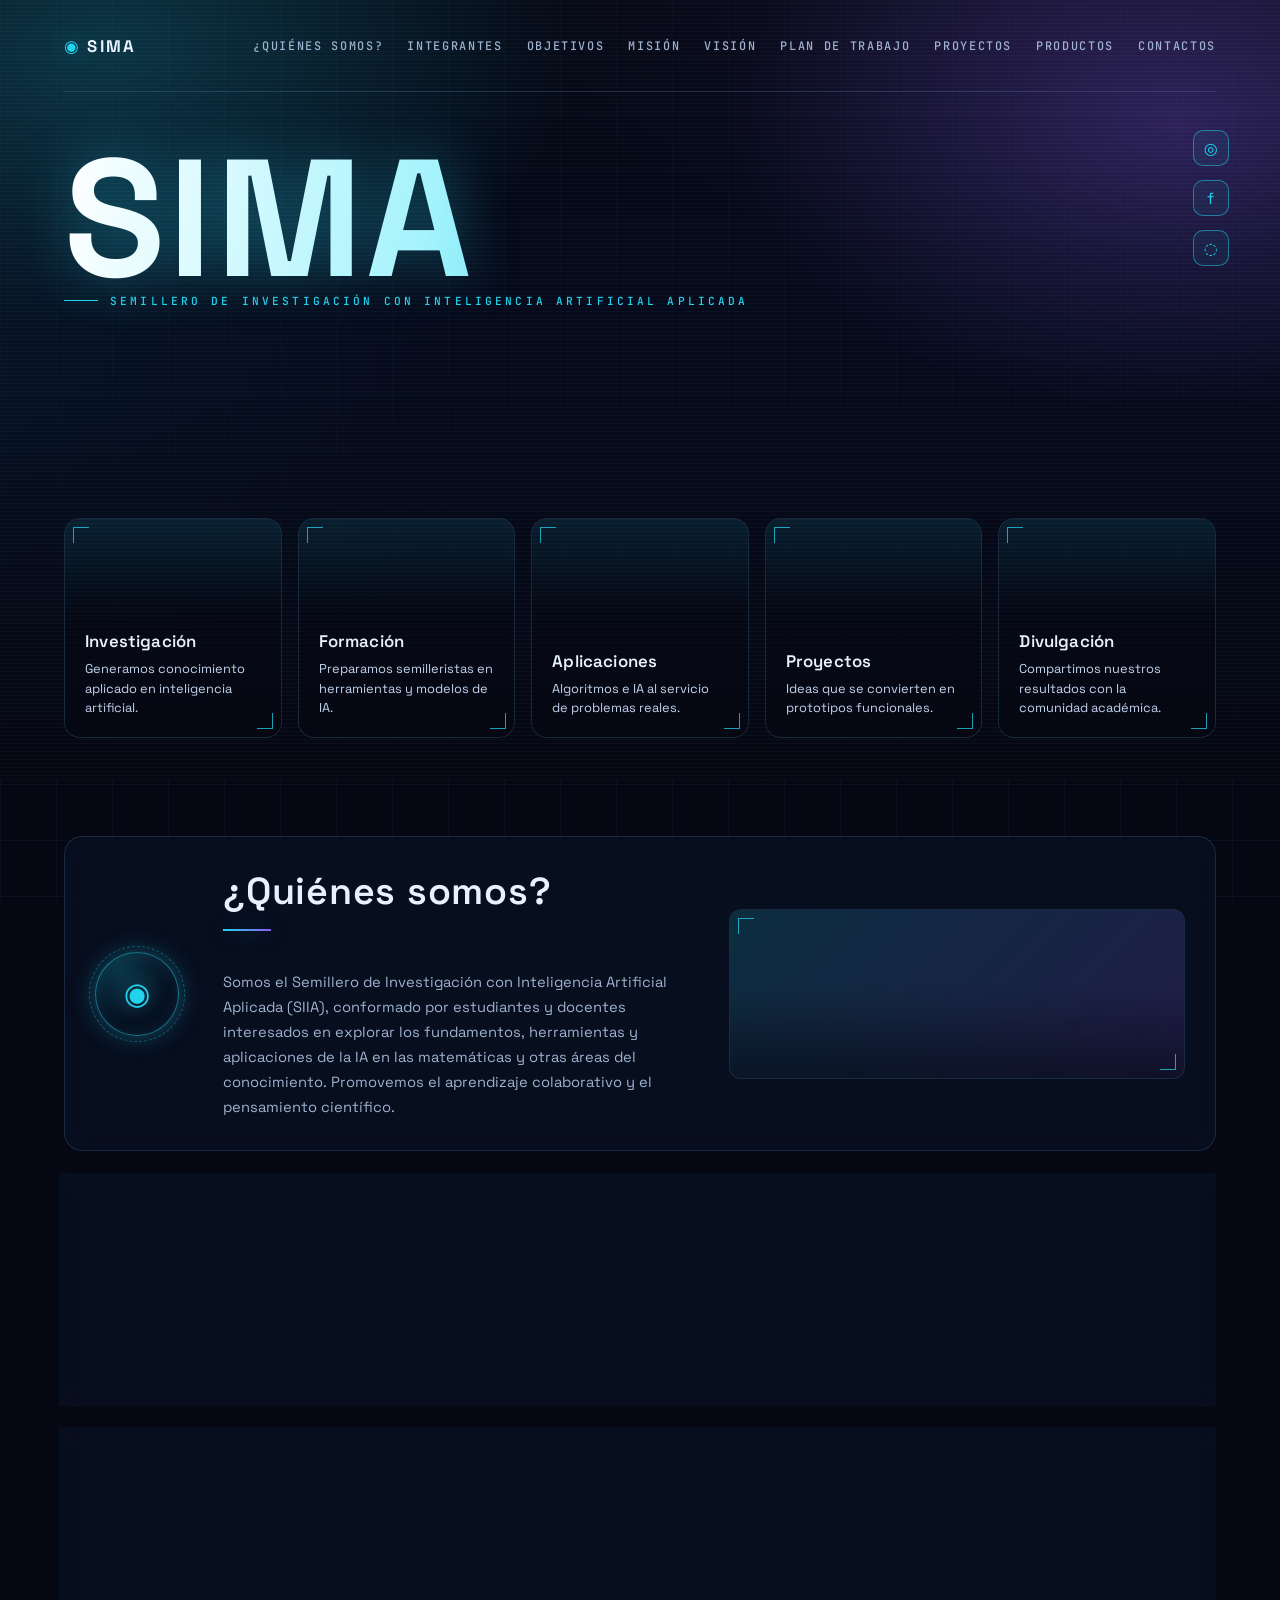
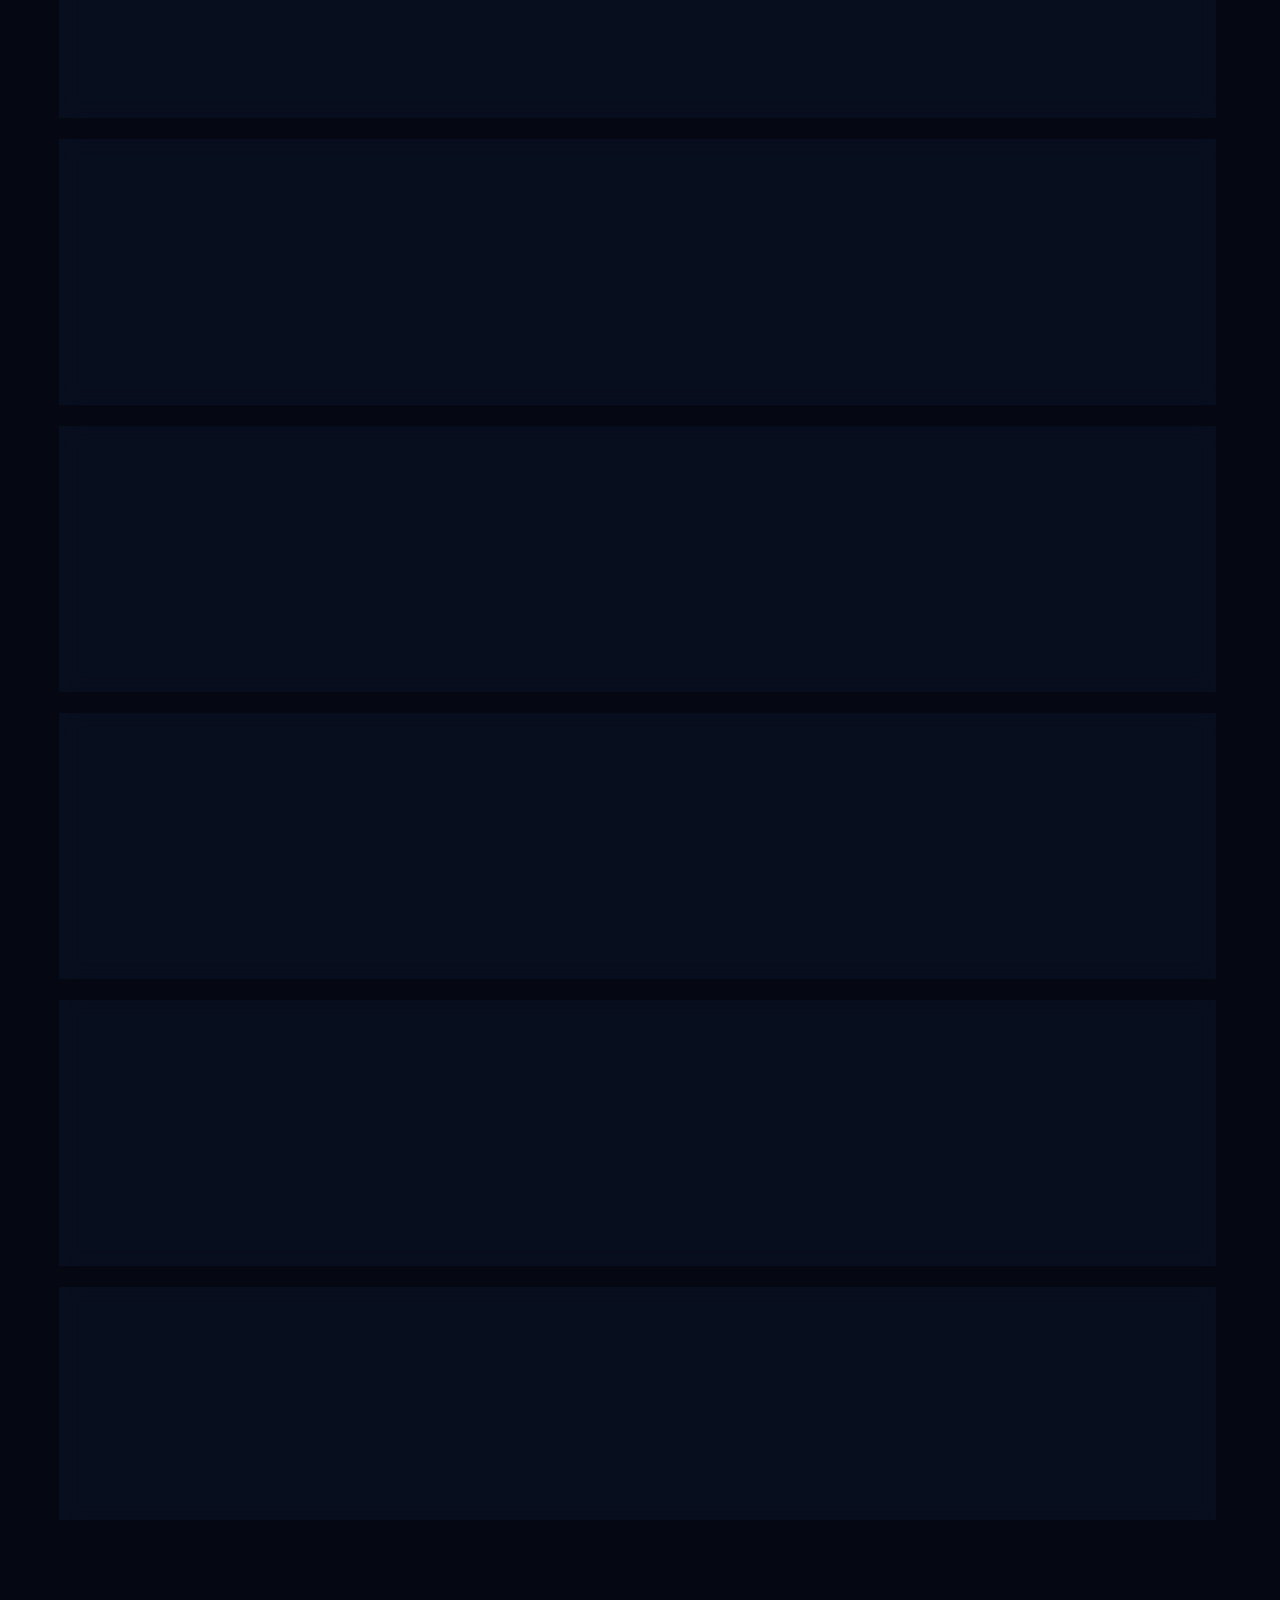
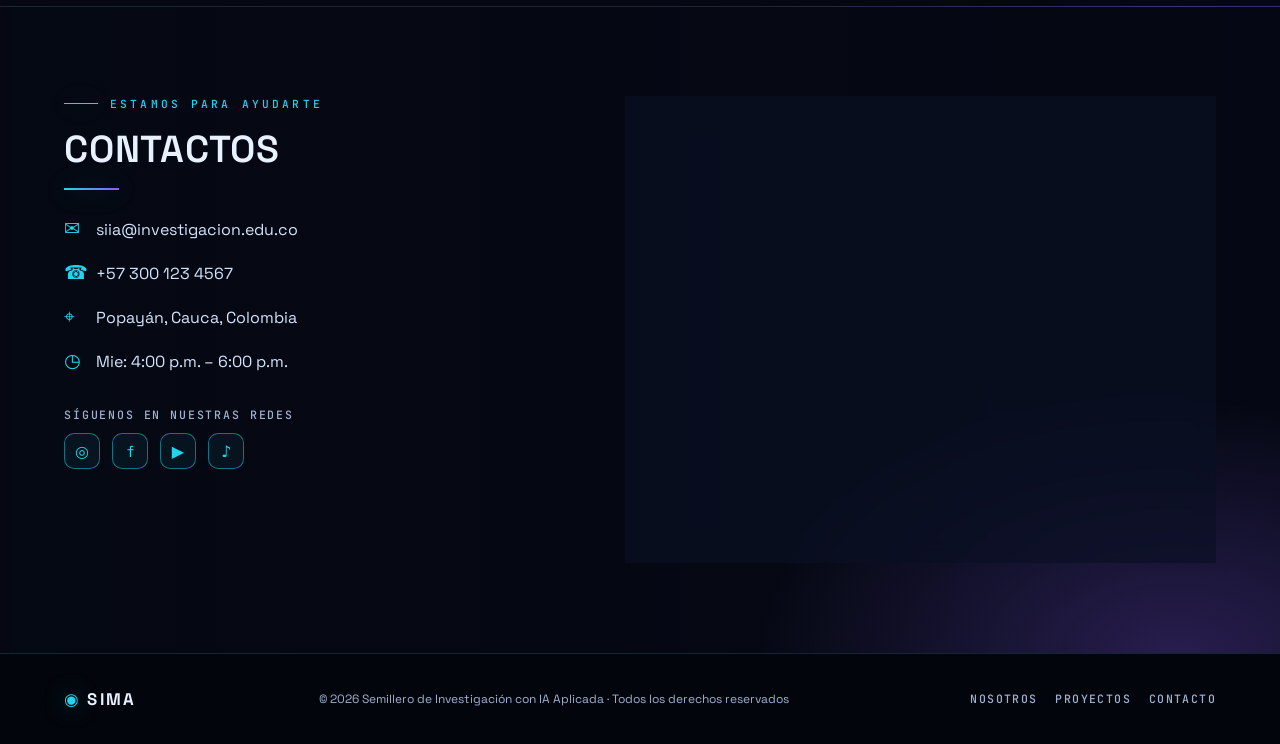
==== commit a28742eb: "Update index.html cambio numero 87" ====
--- a/index.html
+++ b/index.html
@@ -16,7 +16,7 @@
 
 <header class="hero" id="inicio">
   <nav class="nav container">
-    <a class="brand" href="#inicio">◉ <span>SIIA</span></a>
+    <a class="brand" href="#inicio">◉ <span>SIMA</span></a>
     <div class="nav-links">
       <a href="#quienes-somos">¿Quiénes somos?</a>
       <a href="#Integrantes">Integrantes</a>
@@ -31,7 +31,7 @@
   </nav>
 
   <div class="hero-content container">
-    <h1>SIIA</h1>
+    <h1>SIMA</h1>
     <p class="eyebrow">SEMILLERO DE INVESTIGACIÓN CON INTELIGENCIA ARTIFICIAL APLICADA</p>
   </div>
 
@@ -221,7 +221,7 @@
 
 <footer>
   <div class="container footer-content">
-    <div class="brand">◉ <span>SIIA</span></div>
+    <div class="brand">◉ <span>SIMA</span></div>
 
     <p>© 2026 Semillero de Investigación con IA Aplicada · Todos los derechos reservados</p>
 
@@ -236,7 +236,7 @@
 <div class="card-modal-overlay" id="cardModalOverlay">
   <div class="card-modal" role="dialog" aria-modal="true" aria-labelledby="cardModalTitle">
     <button class="card-modal-close" id="cardModalClose" aria-label="Cerrar">✕</button>
-    <p class="eyebrow" id="cardModalEyebrow">SIIA</p>
+    <p class="eyebrow" id="cardModalEyebrow">SIMA</p>
     <h2 id="cardModalTitle"></h2>
     <div class="gold-line"></div>
     <p class="modal-body" id="cardModalBody"></p>
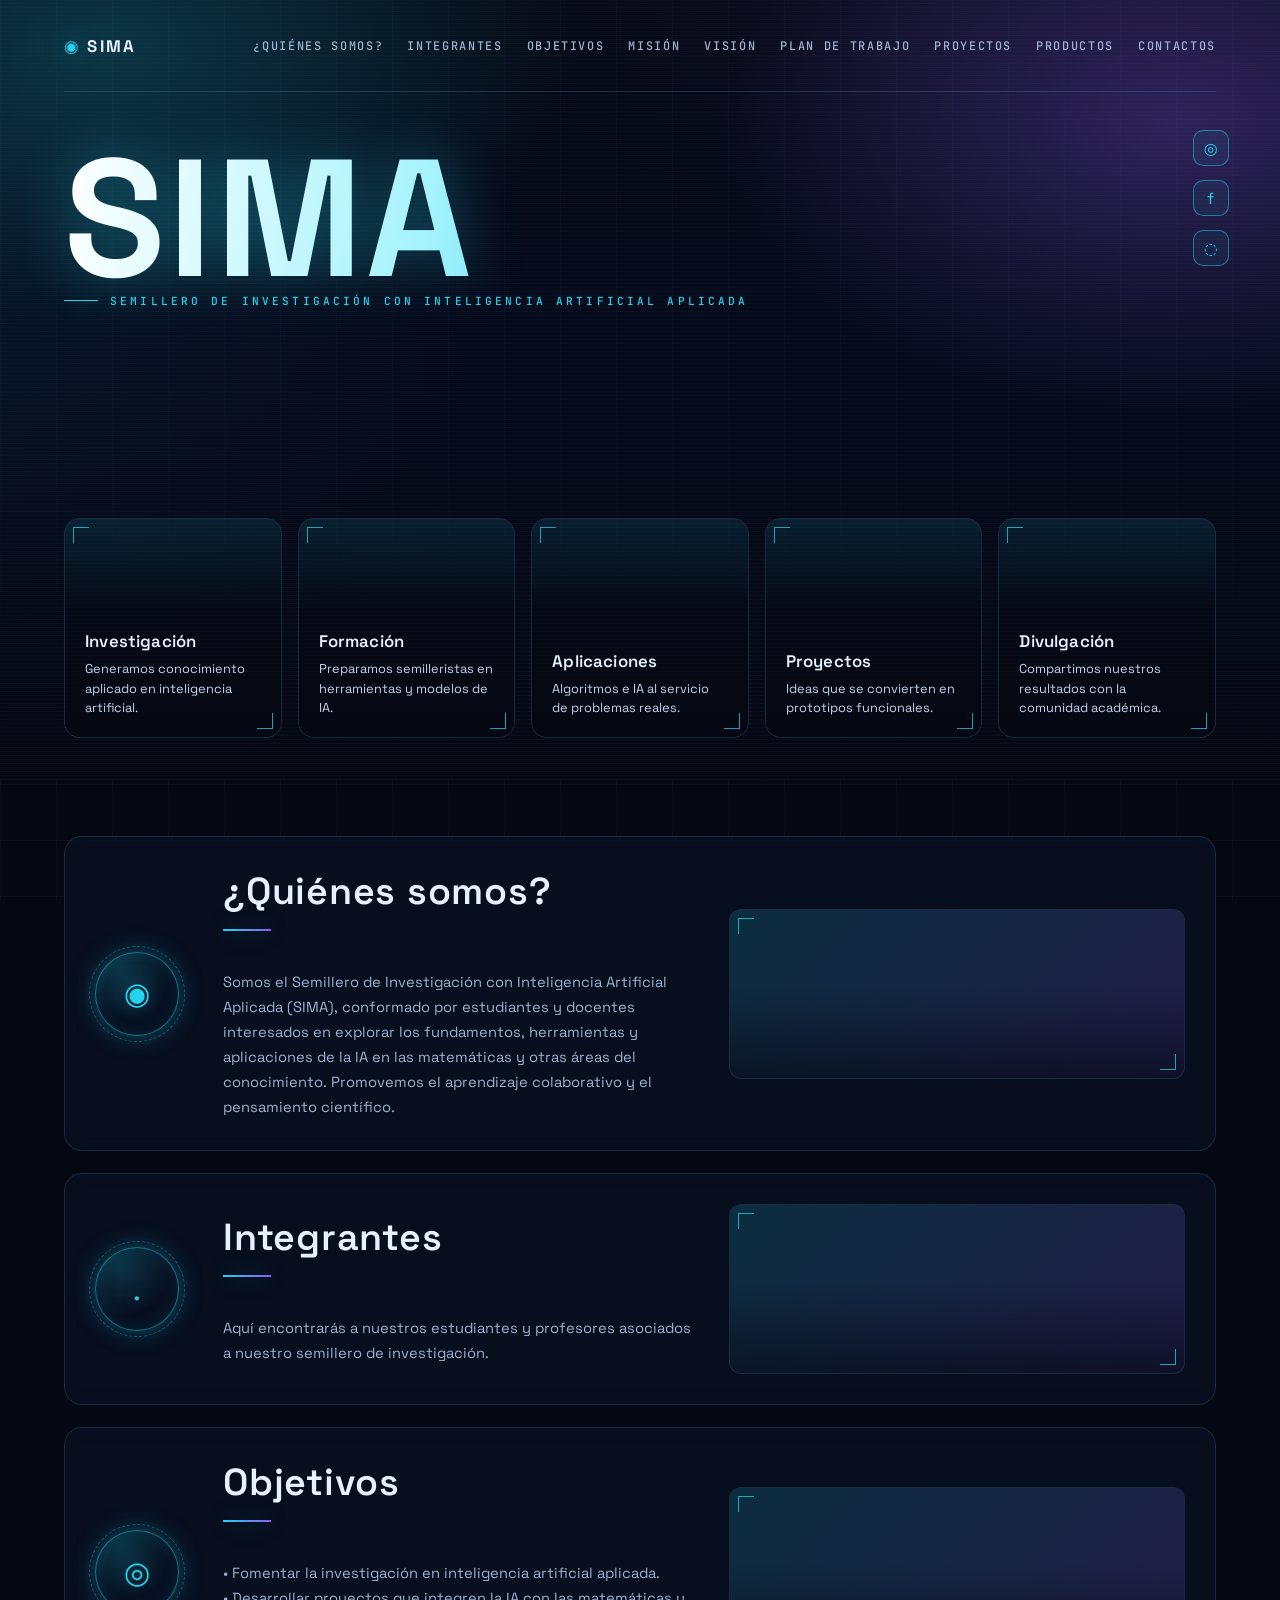
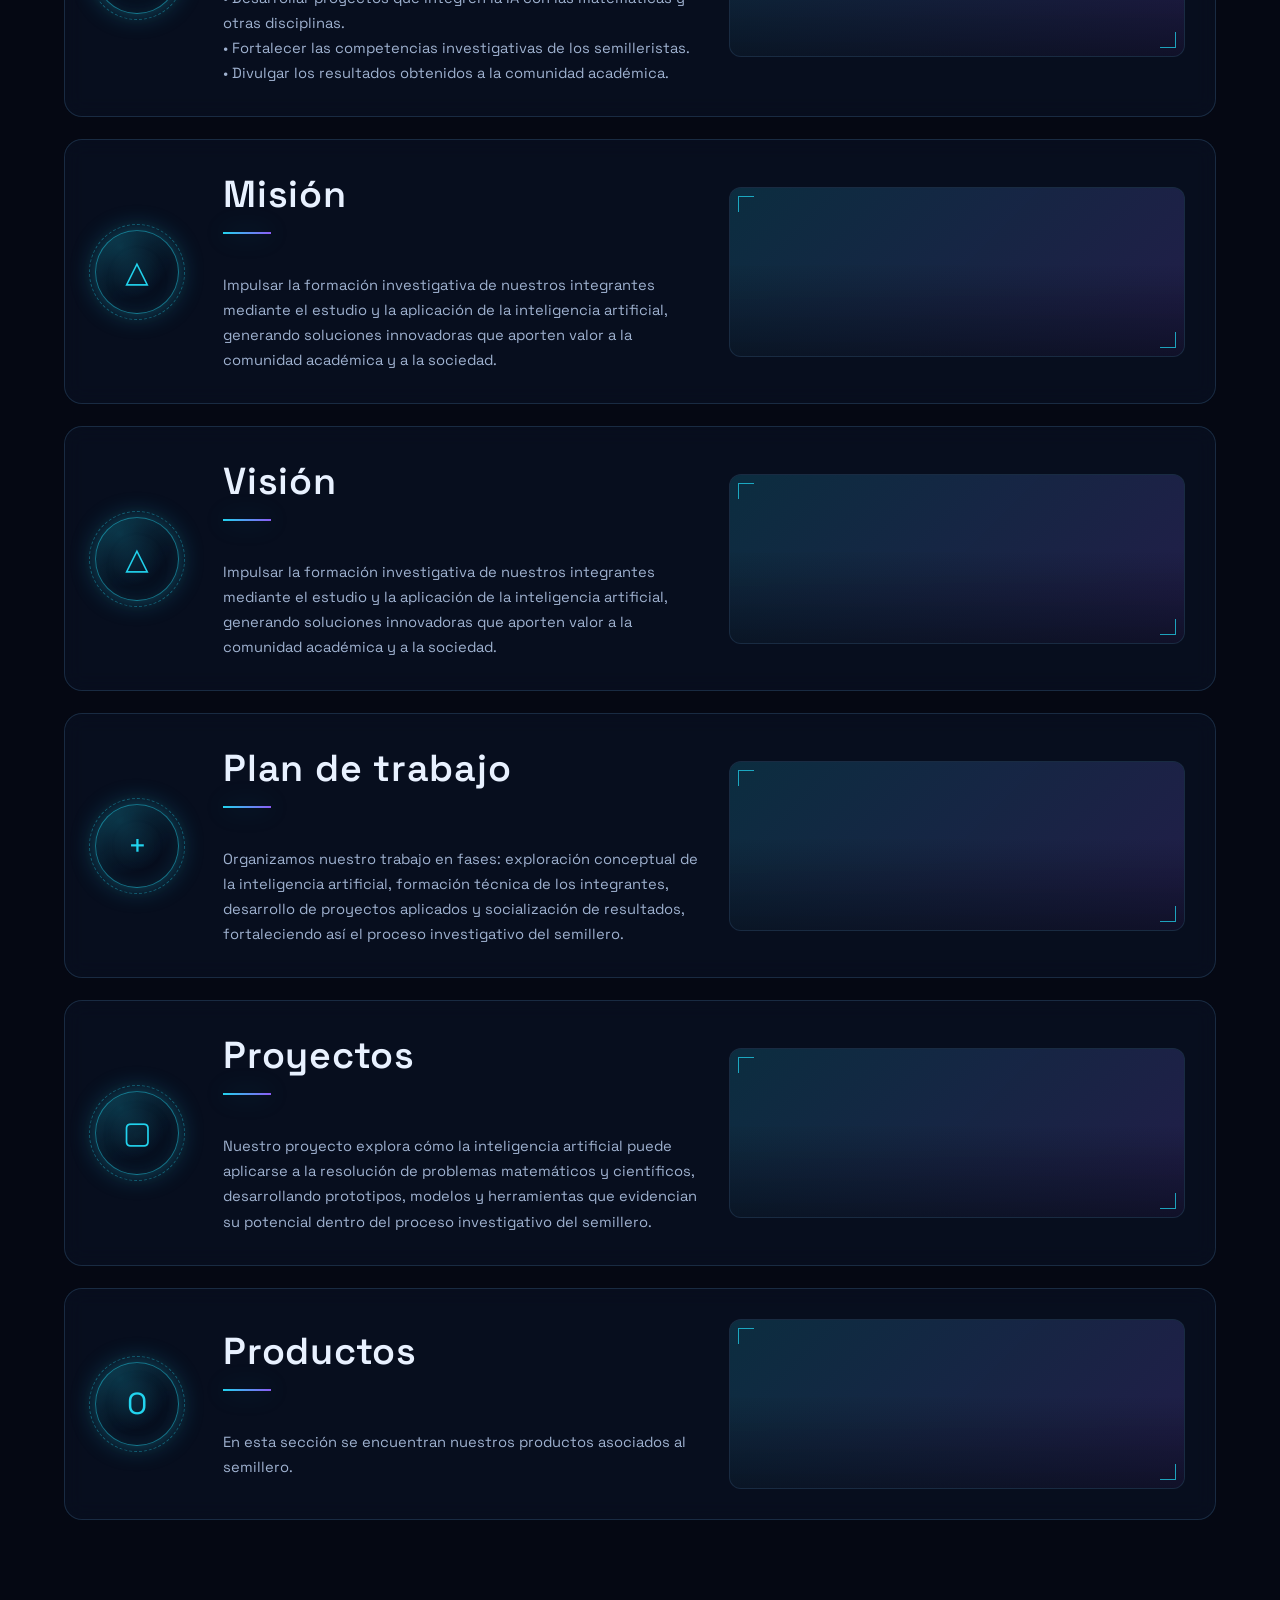
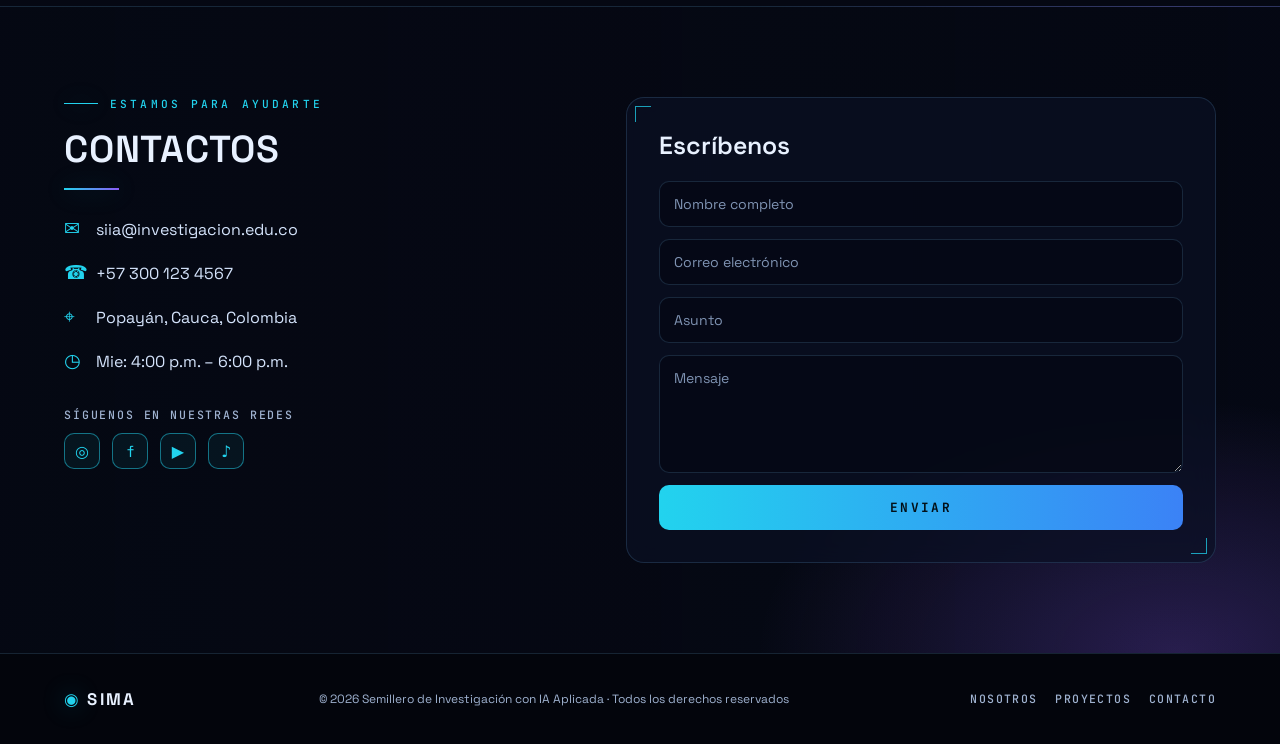
==== commit fbf16f1a: "Update index.html cambio #98" ====
--- a/index.html
+++ b/index.html
@@ -89,7 +89,7 @@
       <div class="info-copy">
         <a class="section-link" href="Quiénes somos.html"><h2>¿Quiénes somos?</h2></a>
         <p>
-Somos el Semillero de Investigación con Inteligencia Artificial Aplicada (SIIA), conformado por estudiantes y docentes interesados en explorar los fundamentos, herramientas y aplicaciones de la IA en las matemáticas y otras áreas del conocimiento. Promovemos el aprendizaje colaborativo y el pensamiento científico.
+Somos el Semillero de Investigación con Inteligencia Artificial Aplicada (SIMA), conformado por estudiantes y docentes interesados en explorar los fundamentos, herramientas y aplicaciones de la IA en las matemáticas y otras áreas del conocimiento. Promovemos el aprendizaje colaborativo y el pensamiento científico.
         </p>
       </div>
       <div class="info-image" style="background-image:url('https://images.unsplash.com/photo-1677442135136-760c813028c0?auto=format&fit=crop&w=1200&q=85')"></div>
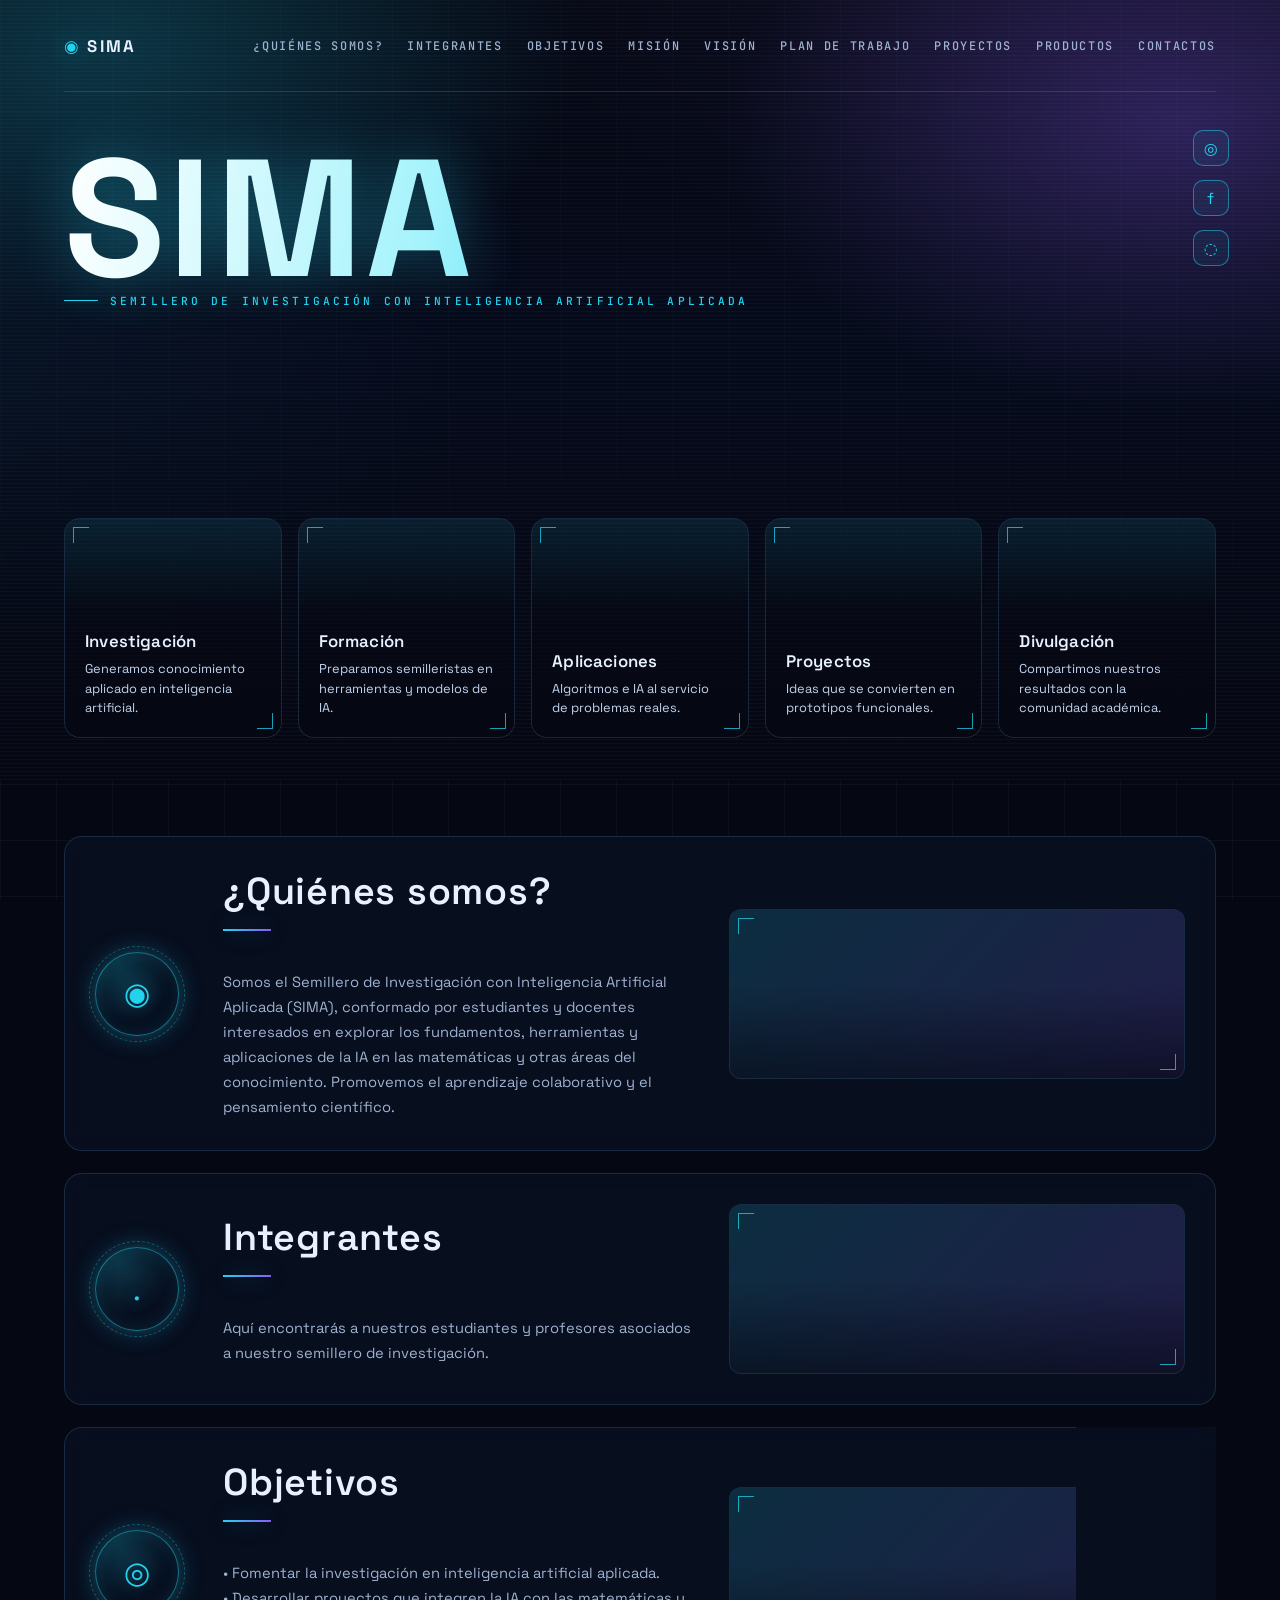
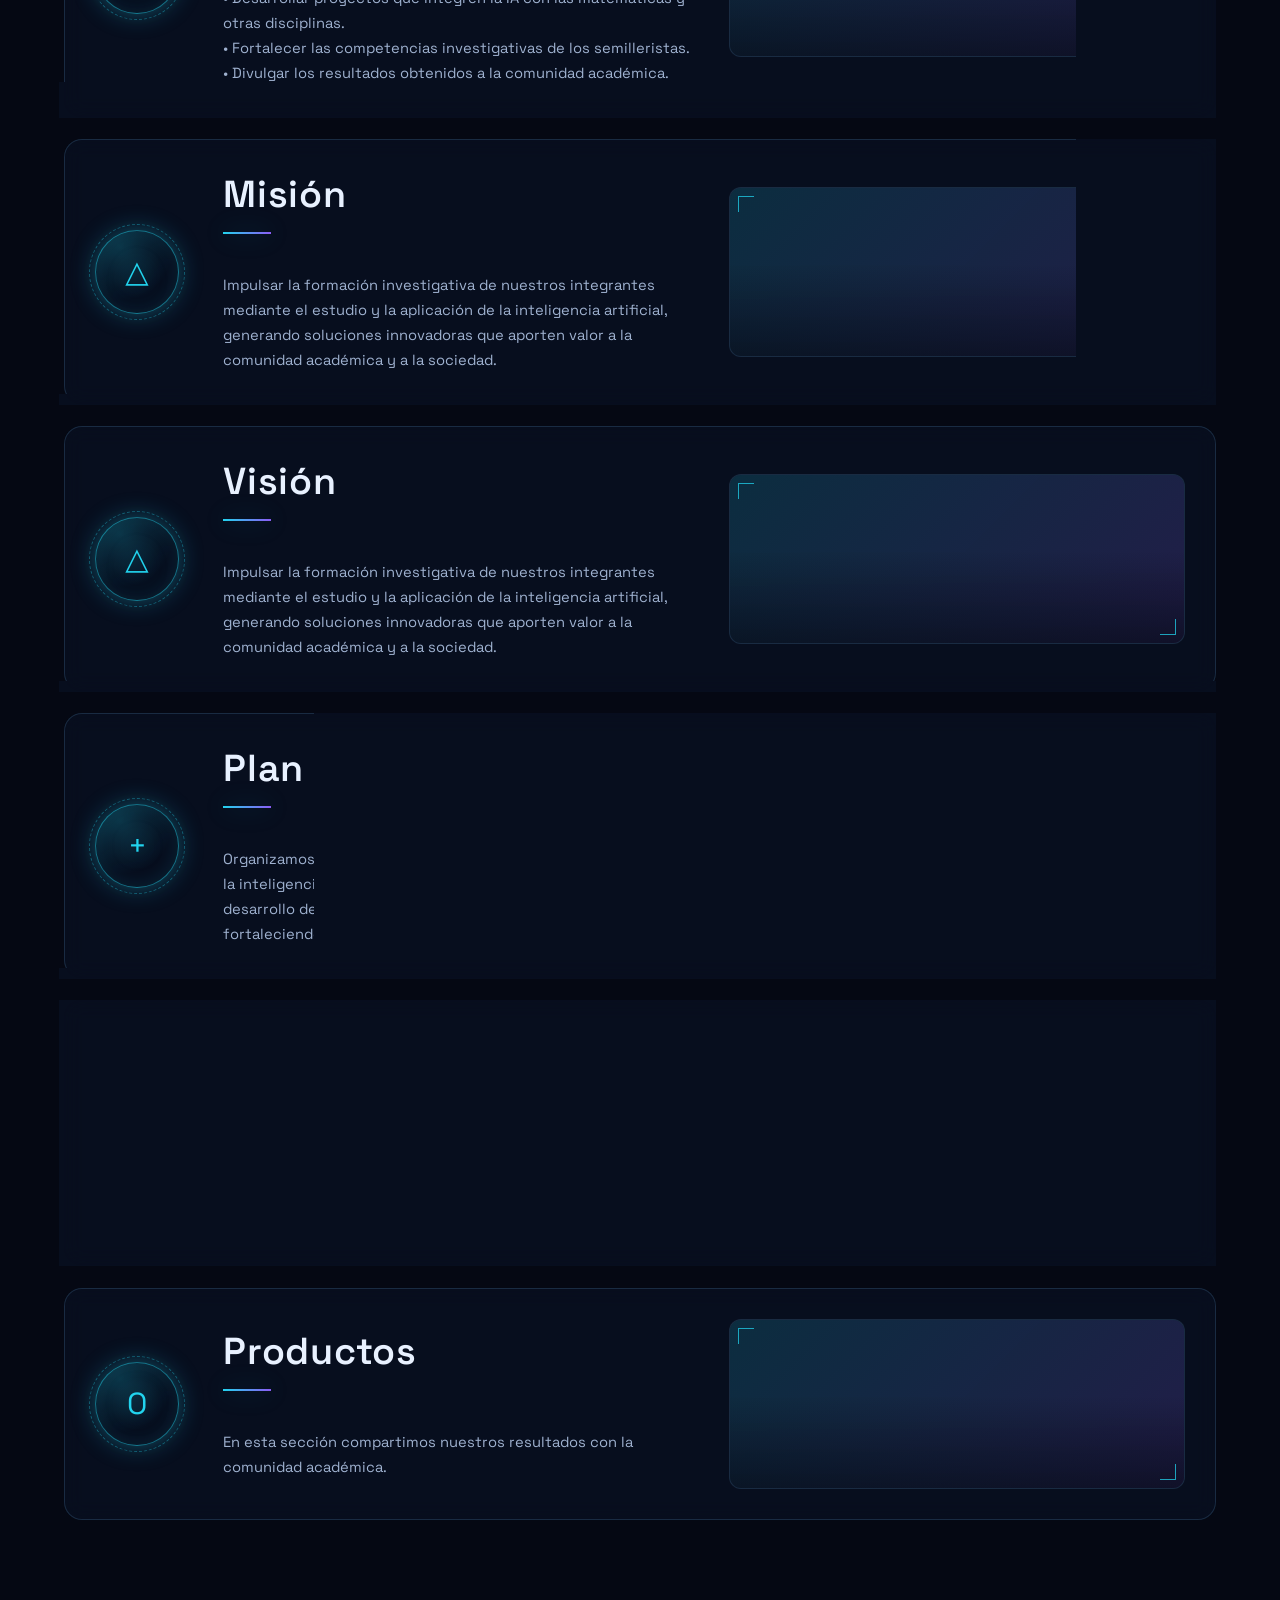
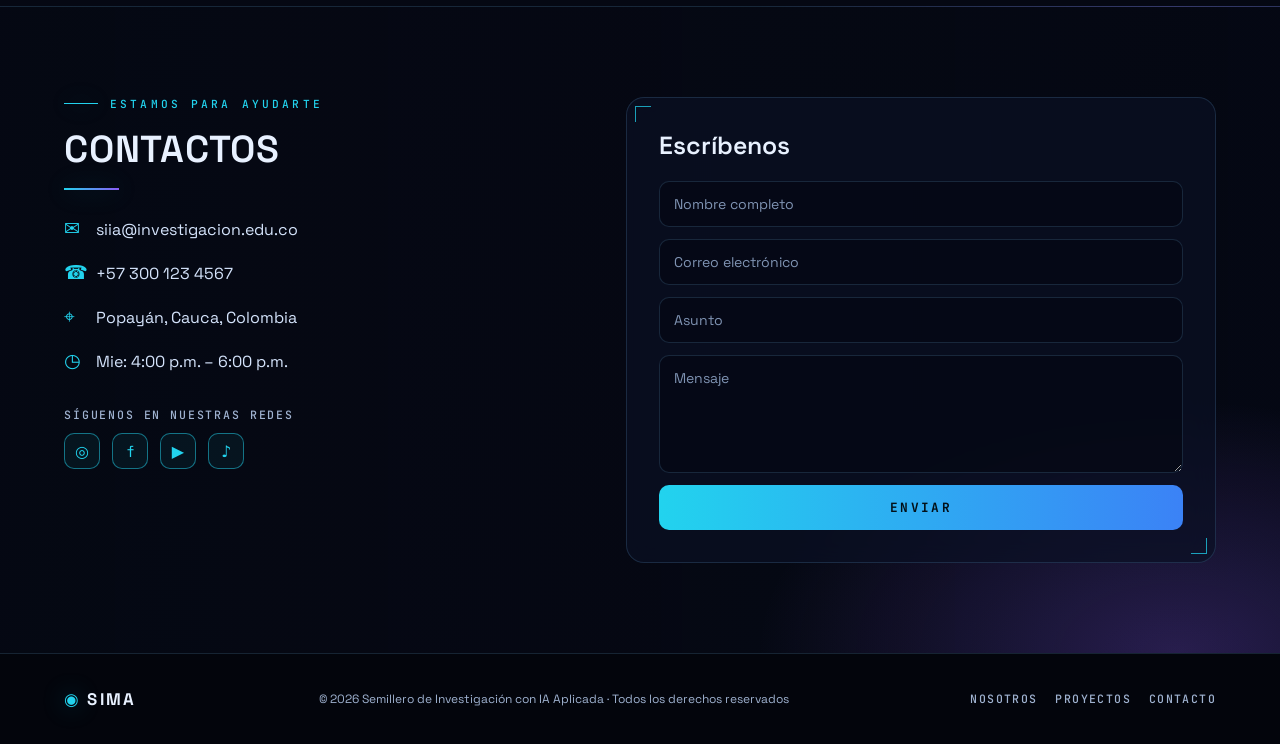
==== commit 08aabaaa: "Update index.html cambio #101" ====
--- a/index.html
+++ b/index.html
@@ -169,7 +169,7 @@
       <div class="info-copy">
         <a class="section-link" href="Productos.html"><h2>Productos</h2></a>
         <p>
-En esta sección se encuentran nuestros productos asociados al semillero.
+En esta sección compartimos nuestros resultados con la comunidad académica.
         </p>
       </div>
       <div class="info-image" style="background-image:url('')"></div>
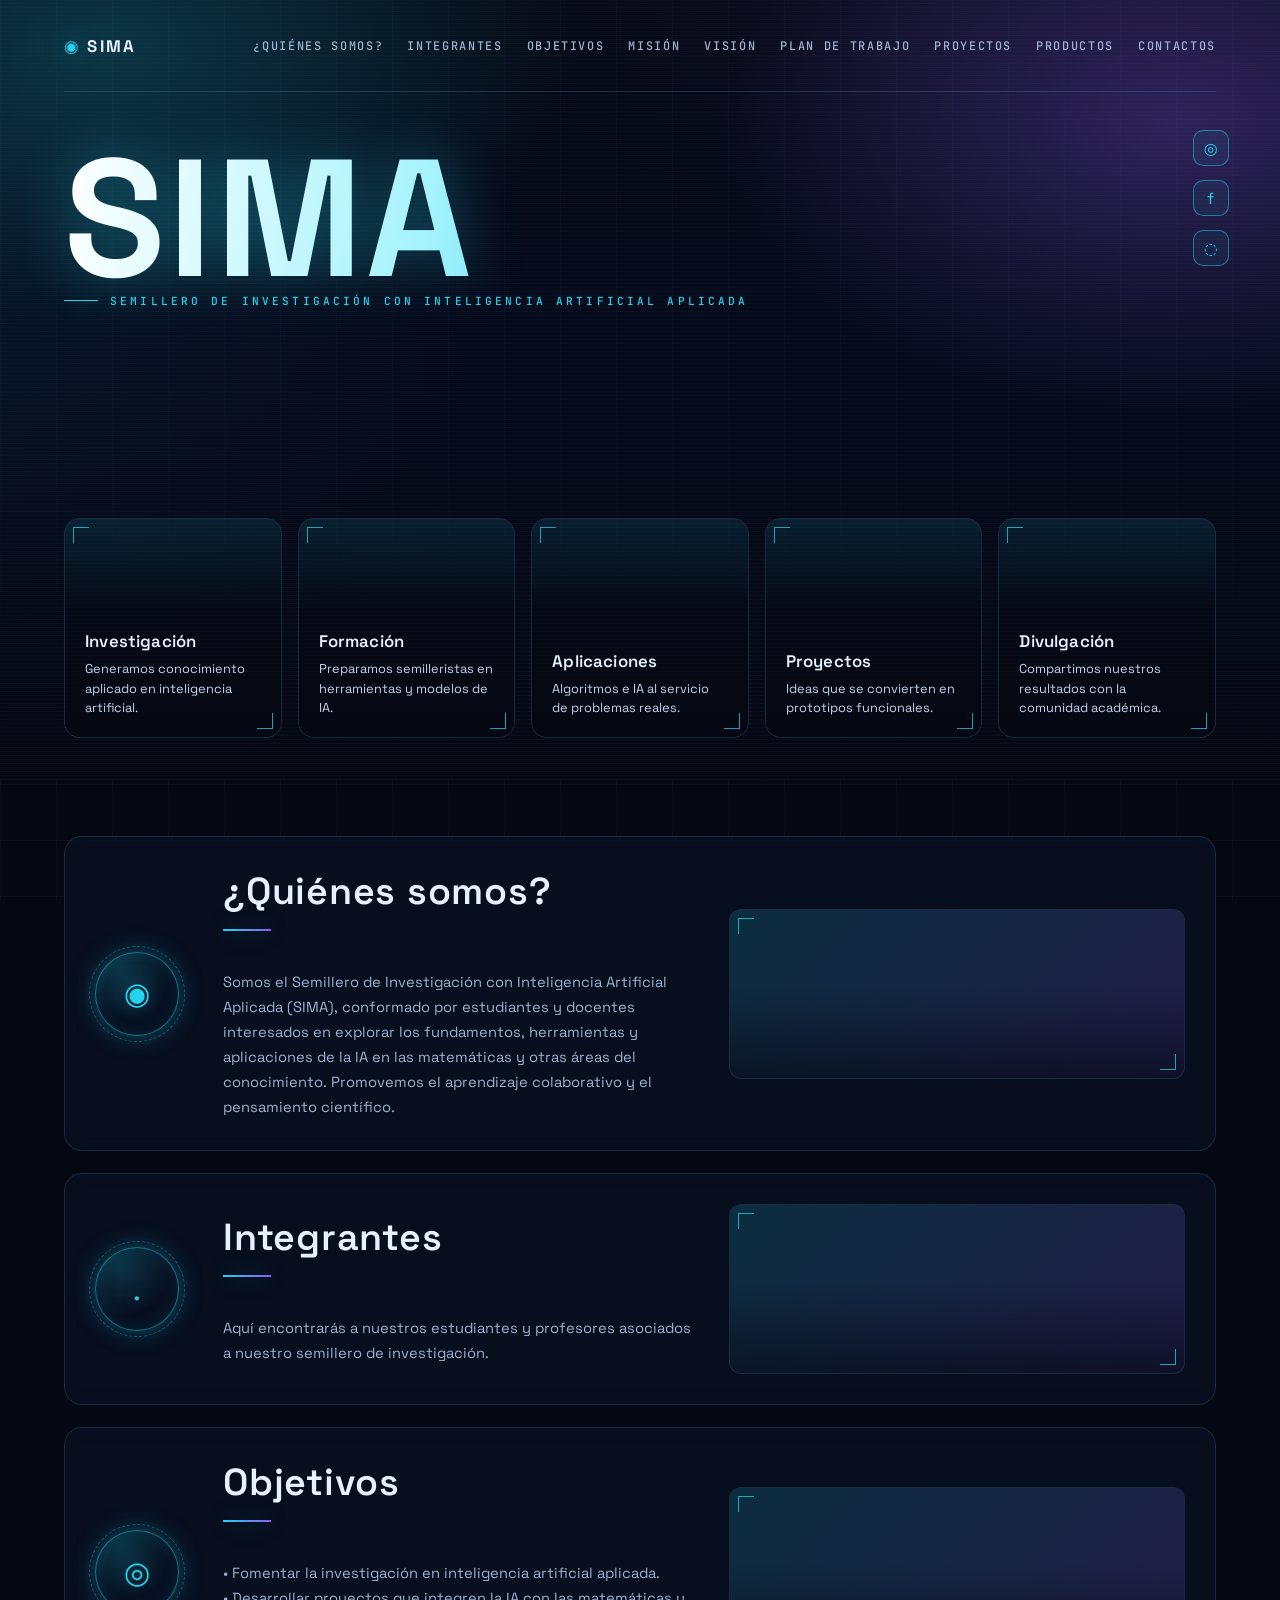
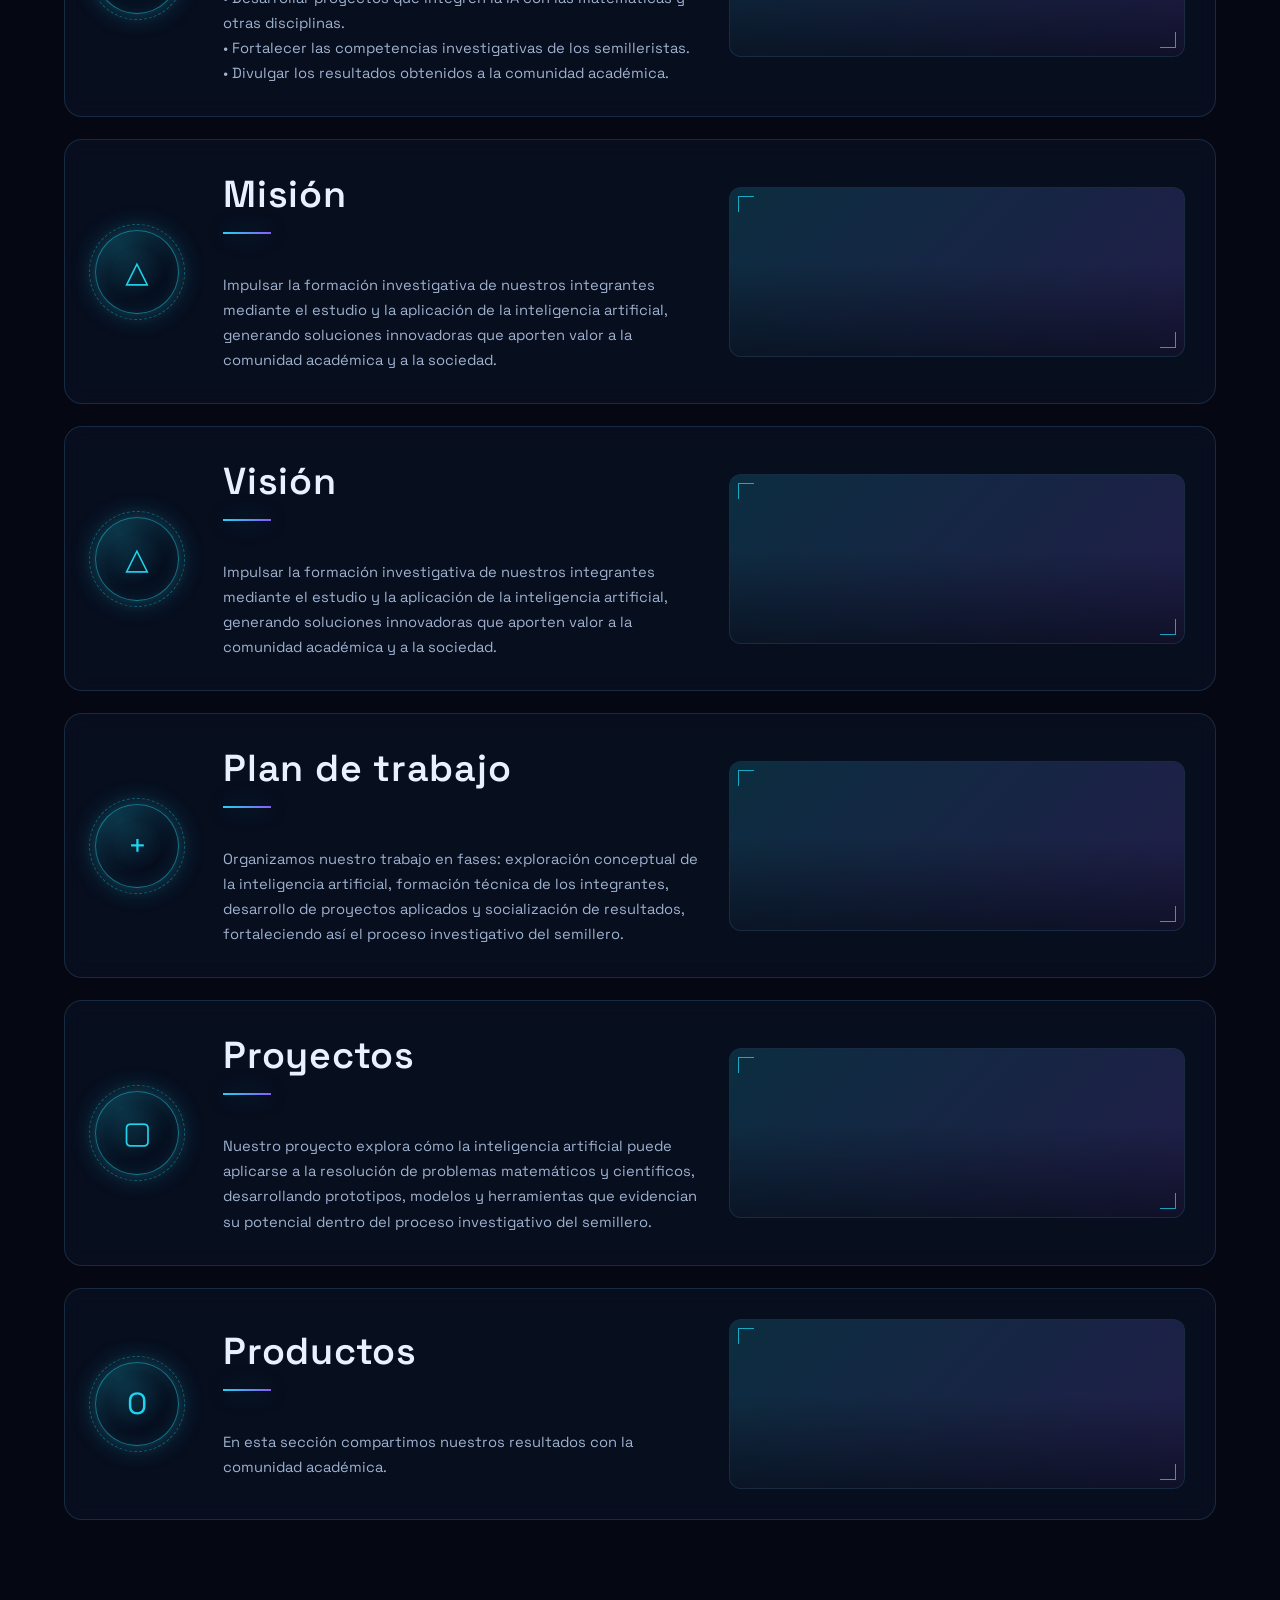
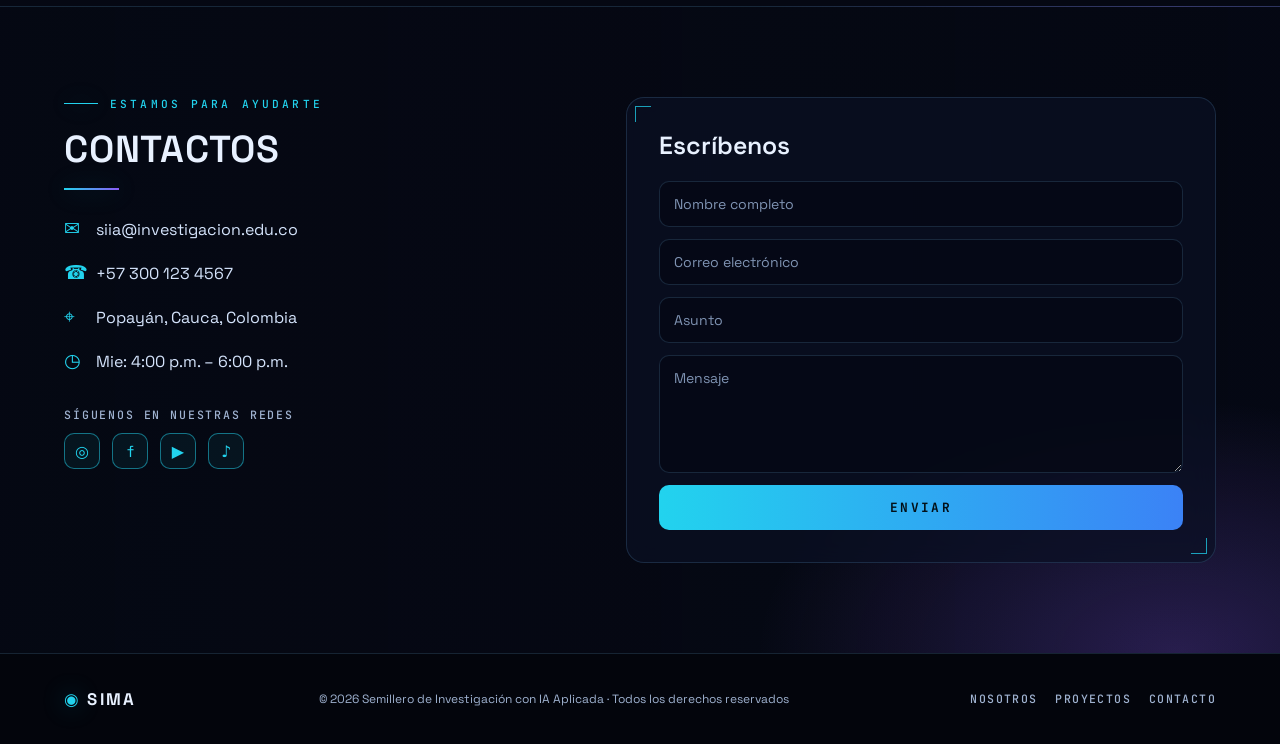
==== commit 9d866064: "Update index.html cambio #103" ====
--- a/index.html
+++ b/index.html
@@ -25,7 +25,7 @@
        <a href="#vision">Visión</a>
       <a href="#plan-de-trabajo">Plan de trabajo</a>
       <a href="#proyectos">Proyectos</a>
-      <a href="#Productos">Productos</a>  
+      <a href="#productos">Productos</a>  
       <a href="#contactos">Contactos</a>
     </div>
   </nav>
@@ -95,7 +95,7 @@
       <div class="info-image" style="background-image:url('https://images.unsplash.com/photo-1677442135136-760c813028c0?auto=format&fit=crop&w=1200&q=85')"></div>
     </section>
 
-    <section class="info-section" id="Integrantes">
+    <section class="info-section" id="integrantes">
       <div class="info-icon">.</div>
       <div class="info-copy">
         <a class="section-link" href="Integrantes.html"><h2>Integrantes</h2></a>
@@ -164,7 +164,7 @@
       <div class="info-image" style="background-image:url('https://images.unsplash.com/photo-1646583288948-24548aedffd8?auto=format&fit=crop&w=1200&q=85')"></div>
     </section>
 
-     <section class="info-section" id="Productos">
+     <section class="info-section" id="productos">
       <div class="info-icon">O</div>
       <div class="info-copy">
         <a class="section-link" href="Productos.html"><h2>Productos</h2></a>
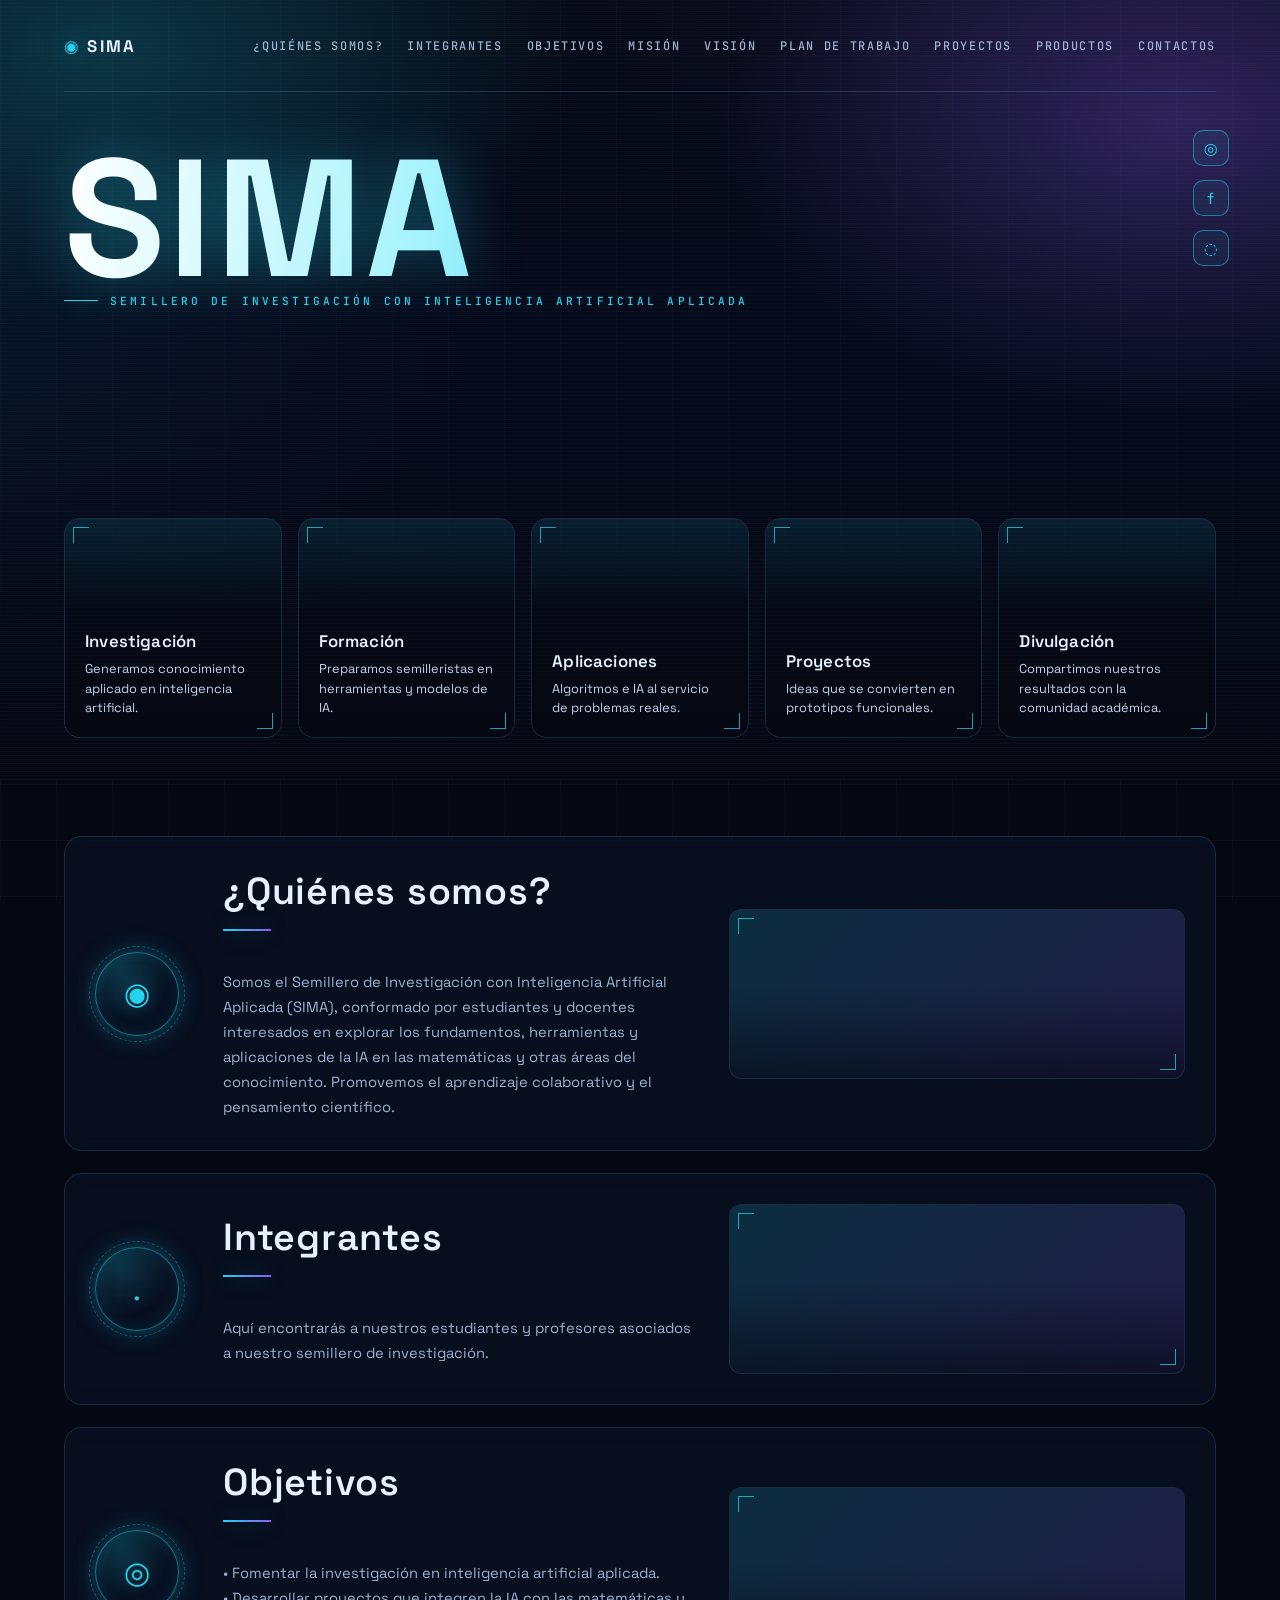
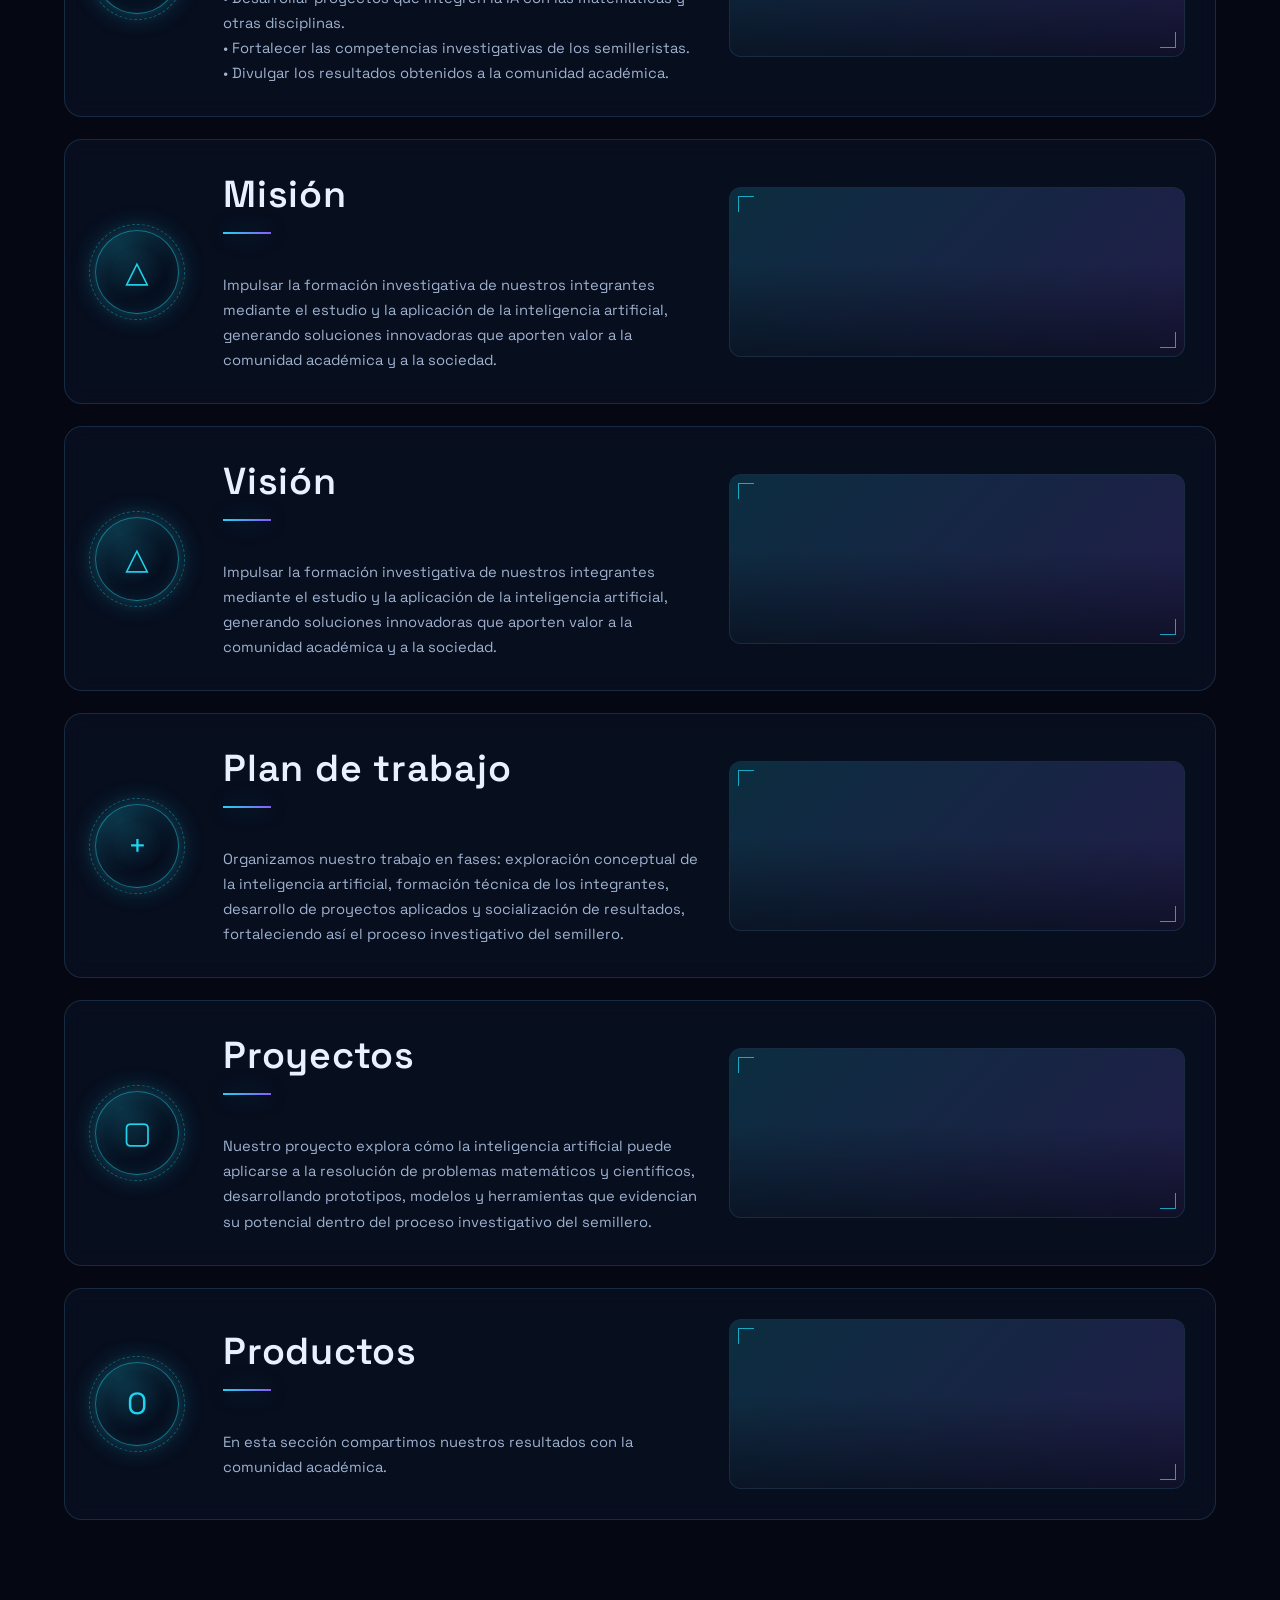
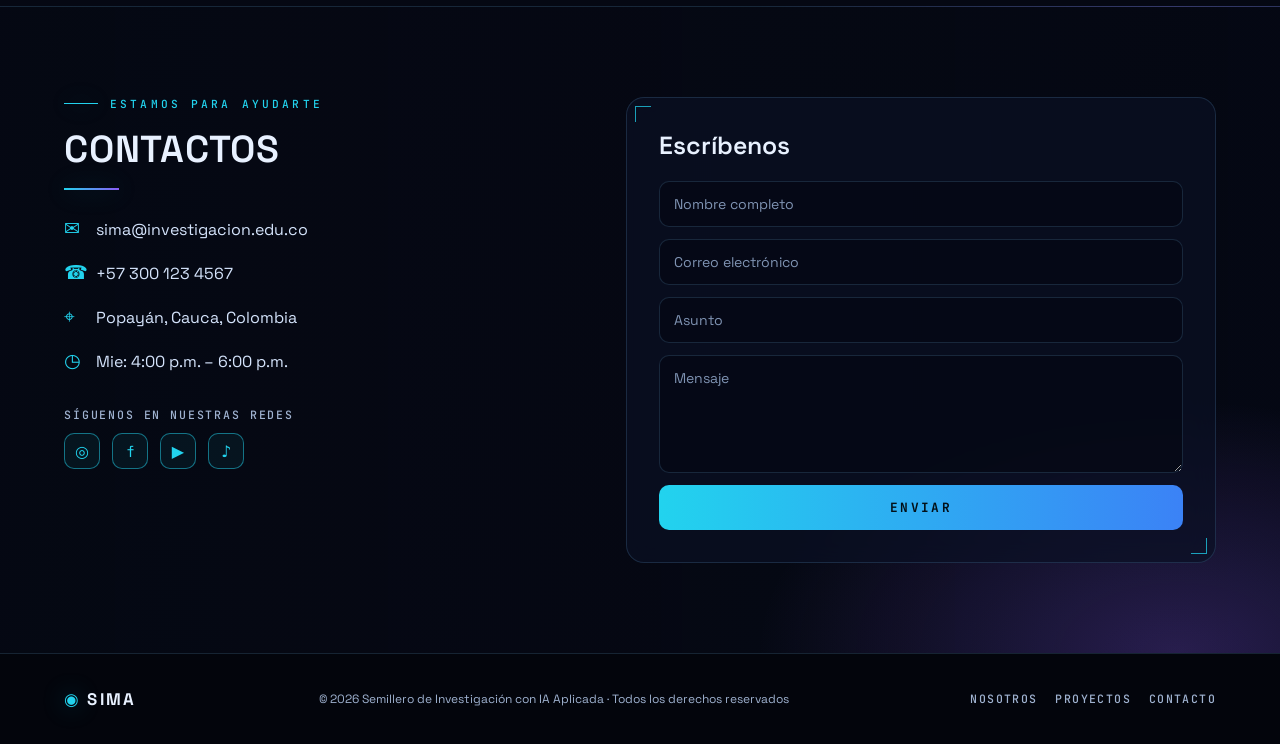
==== commit ce2e7021: "Update index.html cambio #107" ====
--- a/index.html
+++ b/index.html
@@ -189,7 +189,7 @@
       <div class="gold-line"></div>
 
       <ul>
-        <li><span>✉</span> siia@investigacion.edu.co</li>
+        <li><span>✉</span> sima@investigacion.edu.co</li>
         <li><span>☎</span> +57 300 123 4567</li>
         <li><span>⌖</span> Popayán, Cauca, Colombia</li>
         <li><span>◷</span> Mie: 4:00 p.m. – 6:00 p.m.</li>
--- a/style.css
+++ b/style.css
@@ -1,8 +1,3 @@
-/* ============================================================
-   SIIA · Semillero de Investigación con IA Aplicada
-   Tema futurista: navy profundo + cian eléctrico + violeta
-   ============================================================ */
-
 :root {
   --bg: #050813;
   --panel: rgba(11, 18, 38, .62);
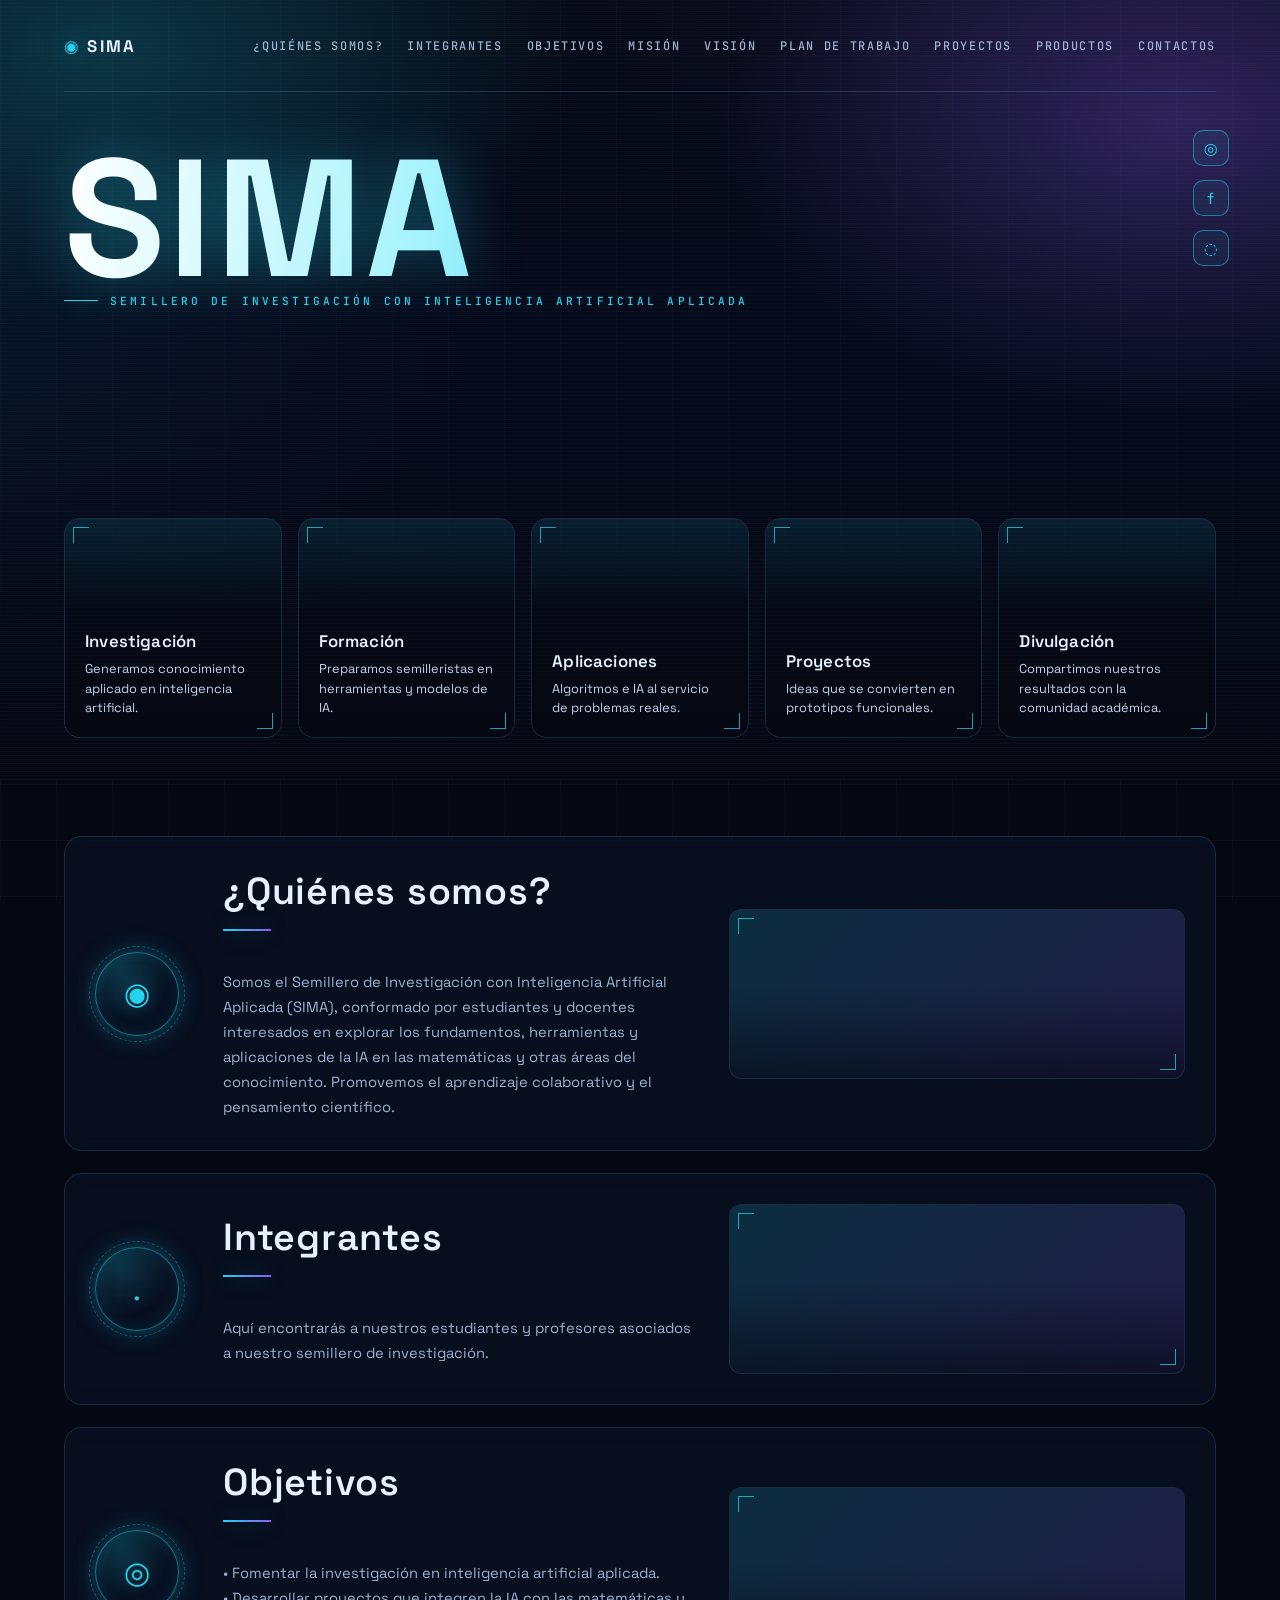
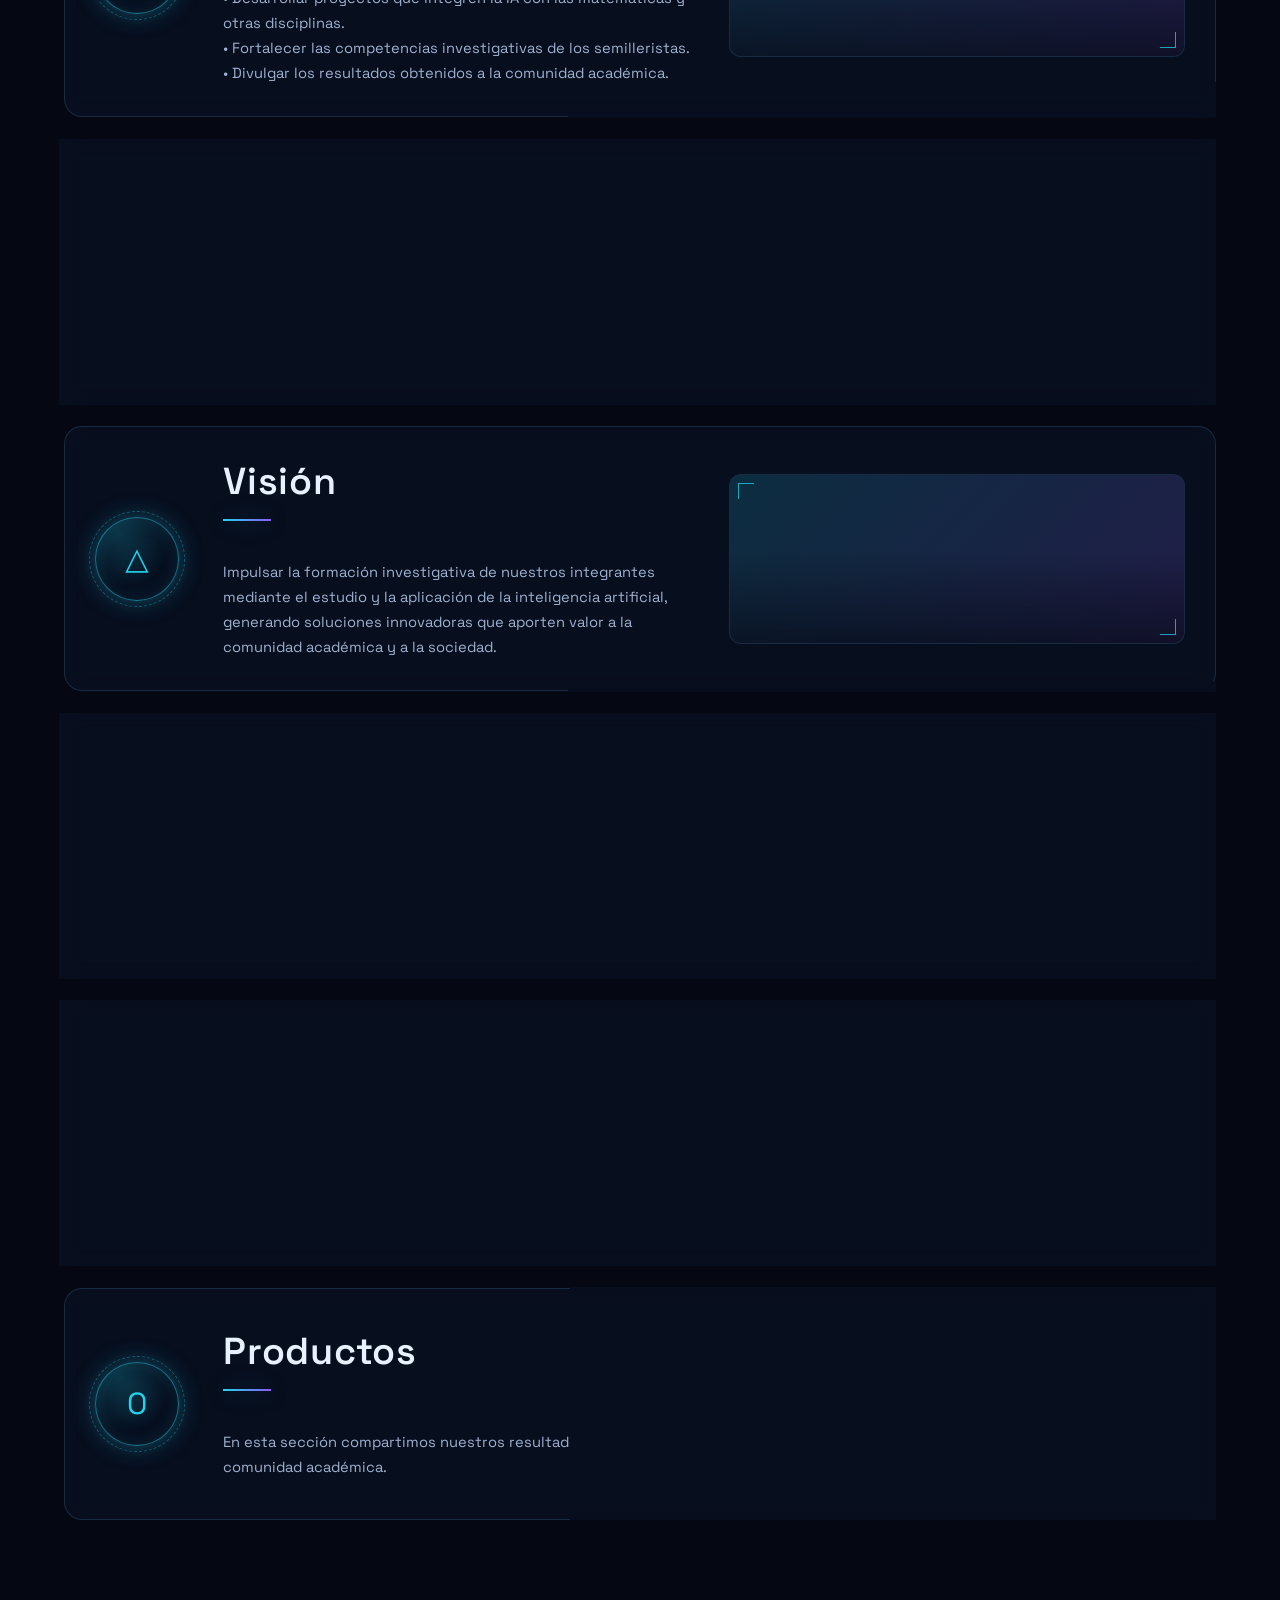
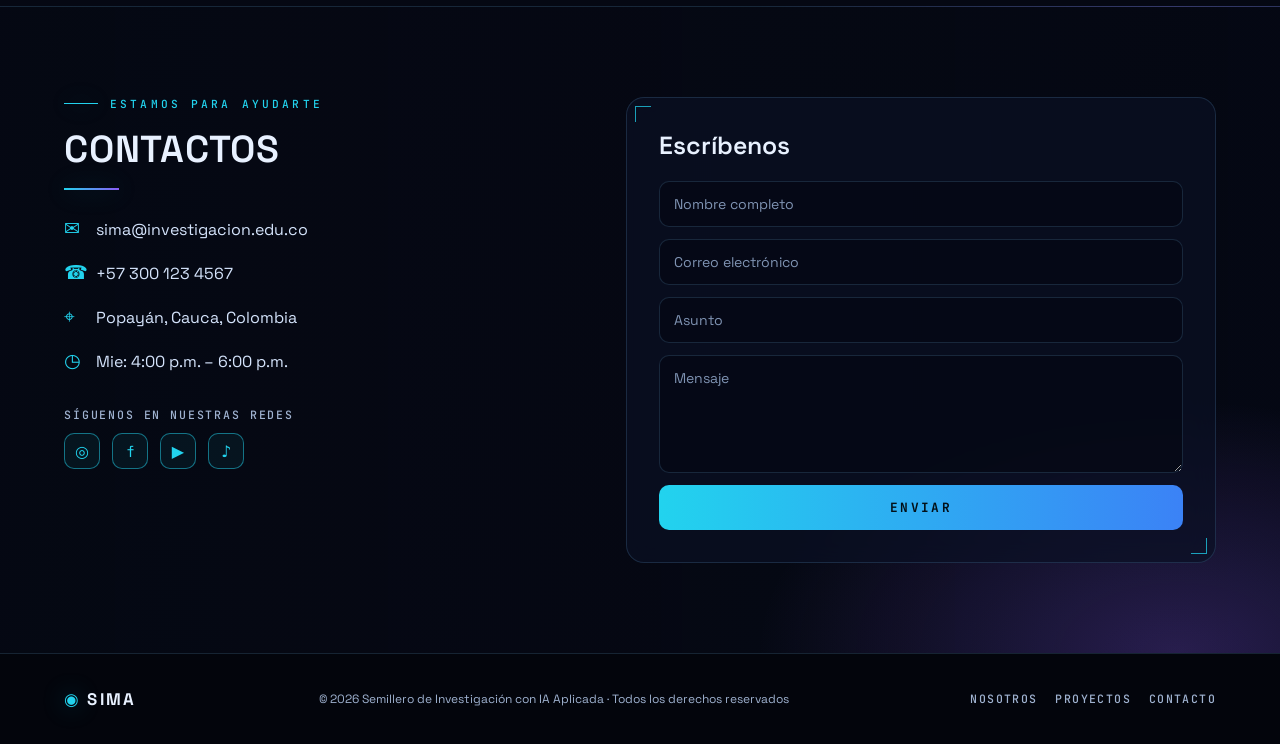
==== commit 56c42c07: "Update index.html cambio #119" ====
--- a/index.html
+++ b/index.html
@@ -19,10 +19,10 @@
     <a class="brand" href="#inicio">◉ <span>SIMA</span></a>
     <div class="nav-links">
       <a href="#quienes-somos">¿Quiénes somos?</a>
-      <a href="#Integrantes">Integrantes</a>
+      <a href="#integrantes">Integrantes</a>
       <a href="#objetivos">Objetivos</a>
       <a href="#mision">Misión</a>
-       <a href="#vision">Visión</a>
+      <a href="#vision">Visión</a>
       <a href="#plan-de-trabajo">Plan de trabajo</a>
       <a href="#proyectos">Proyectos</a>
       <a href="#productos">Productos</a>  
